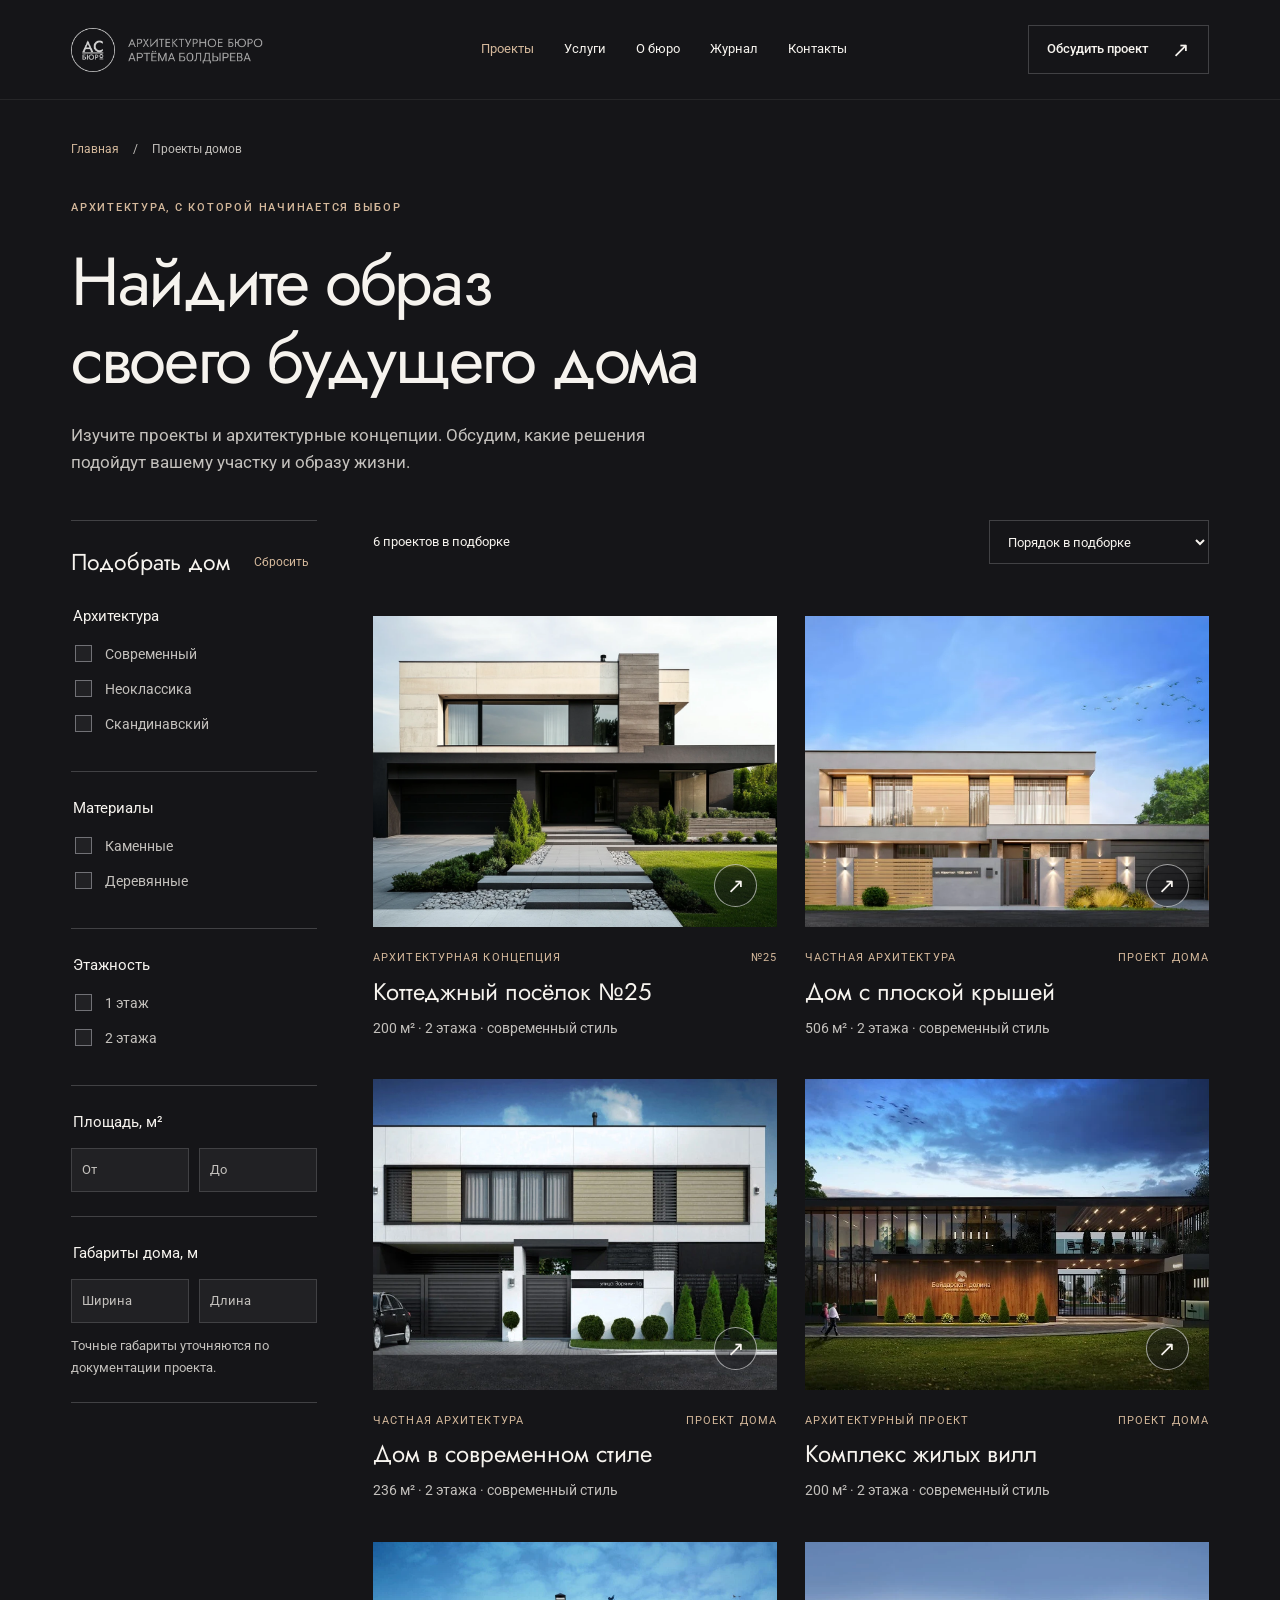
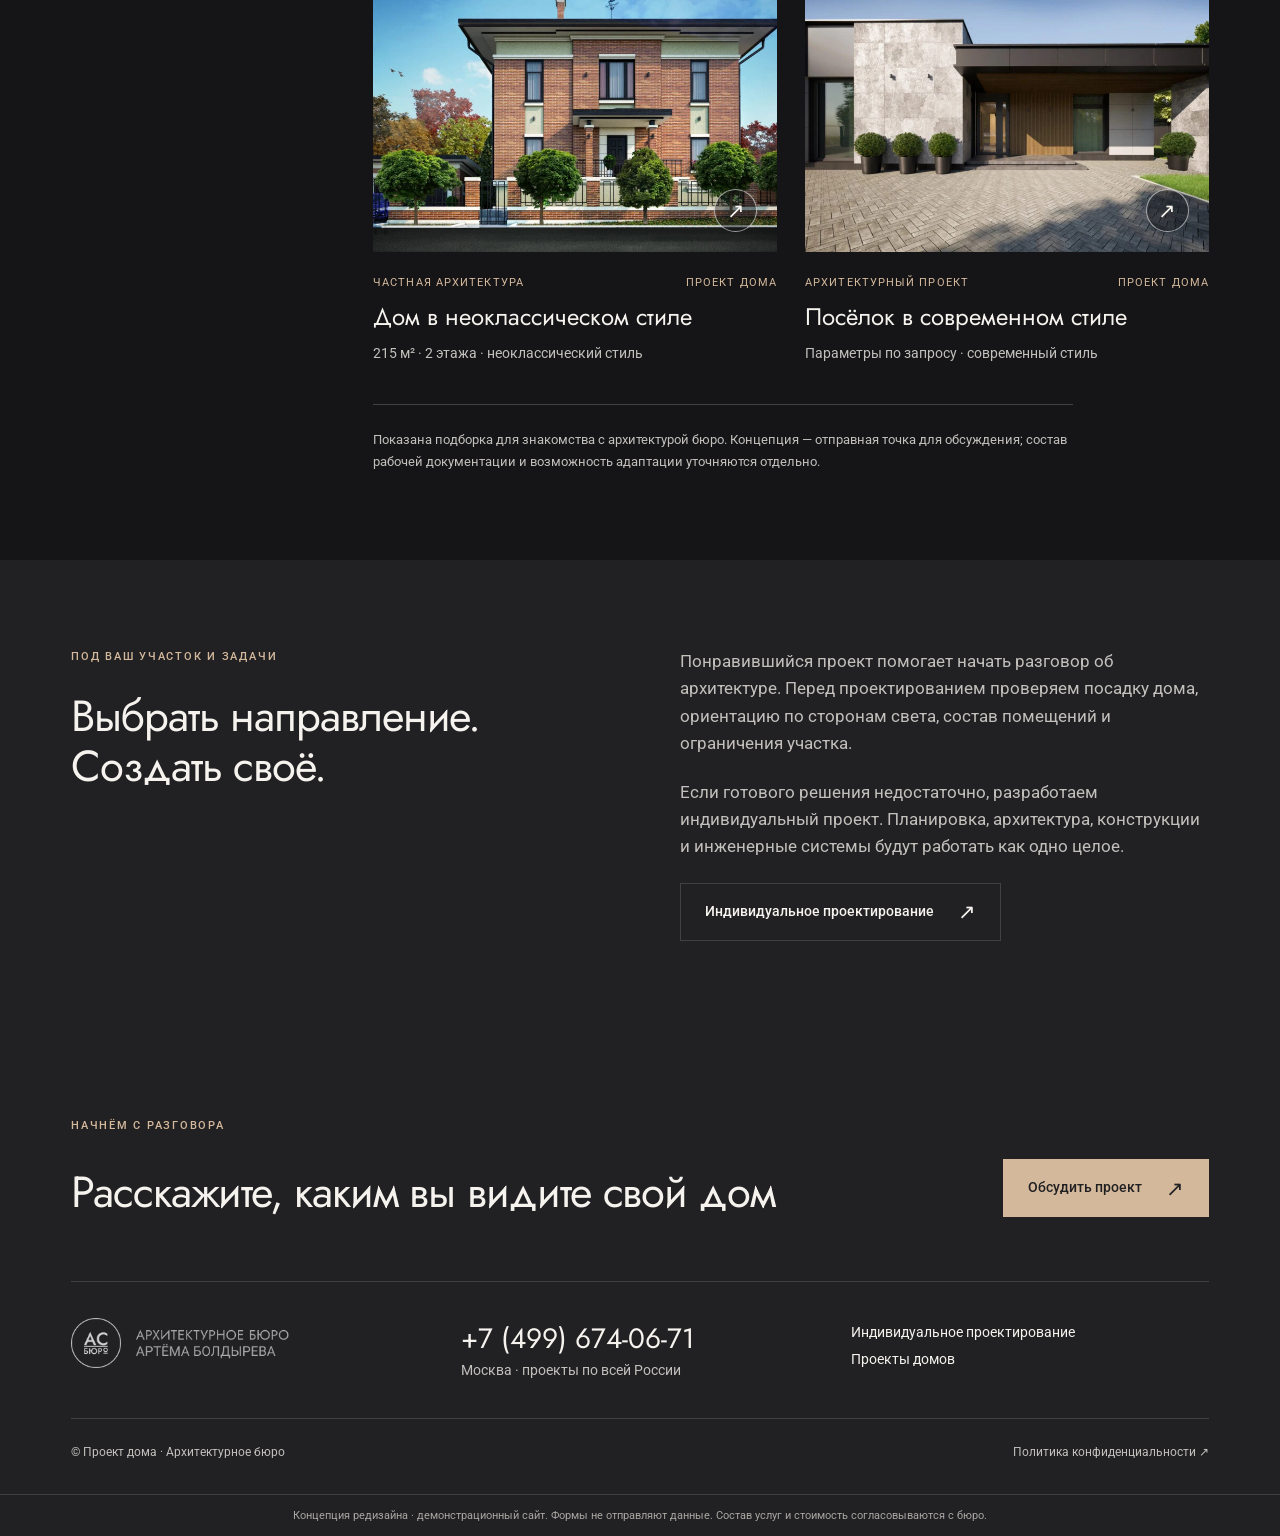
==== project-doma/catalog.html @ c13c6ff3 "Add architecture website redesign preview and Figma layouts" ====
<!doctype html><html lang="ru"><head><meta charset="utf-8"><meta name="viewport" content="width=device-width,initial-scale=1"><meta name="robots" content="noindex,nofollow"><title>Проекты домов — Проект дома</title><meta name="description" content="Концепция редизайна архитектурного бюро. Дома, продуманные для жизни."><link rel="stylesheet" href="style.css"><script src="app.js" defer></script></head><body data-page="catalog"><noscript>Для просмотра интерактивного макета включите JavaScript.</noscript></body></html>
---- project-doma/style.css ----
@import url('./assets/fonts.css');
:root{--bg:#151518;--surface:#212124;--line:#414144;--text:#f6f3ee;--muted:#c3c0bc;--bronze:#a78364;--accent:#d4b89b;--ink:#202023;--space:clamp(24px,5.55vw,88px)}
*{box-sizing:border-box}html{scroll-behavior:smooth;scroll-padding-top:24px}body{margin:0;background:var(--bg);color:var(--text);font:17px/1.6 Roboto,Arial,sans-serif}button,input,select{font:inherit}button,a,input,select{touch-action:manipulation}a{color:inherit;text-decoration:none}button{cursor:pointer}img{display:block;width:100%;object-fit:cover}button{color:inherit}button:focus-visible,a:focus-visible,input:focus-visible,select:focus-visible,summary:focus-visible{outline:2px solid var(--accent);outline-offset:5px}h1,h2,h3,p{margin:0}h1,h2,h3{font-family:Jost,Arial,sans-serif;font-weight:400;line-height:1.15}h1{font-size:clamp(48px,5.3vw,82px);letter-spacing:-.035em}h2{font-size:clamp(36px,3.4vw,52px);letter-spacing:-.025em}h3{font-size:28px;line-height:1.25}p{color:var(--muted)}.container{max-width:1600px;margin:auto;padding:0 var(--space)}.section{padding:100px var(--space);max-width:1600px;margin:auto}.surface{background:var(--surface)}.surface>.section{padding-top:88px;padding-bottom:88px}.label{font-size:11px;text-transform:uppercase;letter-spacing:.16em;color:var(--accent);display:block;margin-bottom:25px;font-weight:500}.section-head{display:flex;align-items:end;justify-content:space-between;gap:40px;margin-bottom:48px}.section-head h2{max-width:800px}.section-head p{max-width:450px}.lead{font-size:19px;line-height:1.65;max-width:650px}.small{font-size:13px;line-height:1.65}.muted{color:var(--muted)}.btn{display:inline-flex;align-items:center;justify-content:space-between;gap:24px;padding:17px 24px;min-height:58px;background:var(--accent);border:1px solid var(--accent);color:var(--ink);font-size:14px;line-height:1.4;font-weight:500;transition:background .2s,border-color .2s}.btn:hover{background:#e3ceb7;border-color:#e3ceb7}.btn.outline{background:transparent;border-color:var(--line);color:var(--text)}.btn.outline:hover{border-color:var(--accent)}.arrow{font-family:Arial,sans-serif;font-size:21px;line-height:1}.text-link{display:inline-flex;align-items:center;gap:20px;border-bottom:1px solid var(--line);padding:12px 0;font-size:14px}.text-link:hover{border-color:var(--accent);color:var(--accent)}.site-header{max-width:1600px;padding:25px var(--space);margin:auto;display:flex;align-items:center;justify-content:space-between;gap:36px;border-bottom:1px solid #ffffff12}.brand{width:228px;flex-shrink:0}.brand img{height:44px;object-fit:contain;object-position:left center}.site-header nav{display:flex;gap:30px;font-size:13px}.site-header nav a:hover,.site-header nav a[aria-current=page]{color:var(--accent)}.site-header .btn{min-height:48px;padding:13px 18px;font-size:13px}.mobile-menu{display:none;background:none;border:0;padding:12px 0;font-size:14px}.hero{padding-top:65px;padding-bottom:48px}.hero-grid{display:grid;grid-template-columns:1.6fr .85fr;gap:80px;align-items:end}.hero-grid .lead{font-size:17px}.hero-grid .btn{margin-top:30px;min-width:300px}.hero-image{width:100%;height:clamp(420px,47vw,700px);position:relative;overflow:hidden}.hero-image img{height:100%;object-position:center 54%}.hero-image button{position:absolute;bottom:32px;right:var(--space);background:#151518cc;border:1px solid #ffffff55;color:white;padding:12px 18px;font-size:13px;backdrop-filter:blur(6px)}.image-caption{padding:20px var(--space);display:flex;justify-content:space-between;font-size:12px;color:var(--muted);border-bottom:1px solid var(--line);max-width:1600px;margin:auto}.features{display:grid;grid-template-columns:repeat(3,1fr);gap:40px;margin-top:64px}.feature .number{font:14px Jost;color:var(--accent);display:block;border-bottom:1px solid var(--line);padding-bottom:20px;margin-bottom:24px}.feature h3{font-size:26px;max-width:340px}.feature p{margin-top:18px;font-size:15px}.light{background:var(--text);color:var(--ink)}.light p{color:#555558}.light .label{color:#806245}.light .section-head{margin-bottom:40px}.calc-grid{display:grid;grid-template-columns:repeat(3,1fr);gap:24px}.field-label{display:block;font-size:13px;margin-bottom:10px}input,select{width:100%;border:1px solid var(--line);padding:16px;background:var(--surface);color:var(--text);min-height:56px;border-radius:0}select{appearance:auto}input::placeholder{color:var(--muted)}.light input,.light select{background:transparent;color:var(--ink);border-color:#c6c0b8}.calc-bottom{display:flex;gap:40px;align-items:center;justify-content:space-between;margin-top:28px}.calc-bottom p{max-width:620px}.project-grid{display:grid;grid-template-columns:repeat(2,minmax(0,1fr));gap:48px 32px}.project-card{display:block;min-width:0}.project-card .image-wrap{overflow:hidden;position:relative}.project-card img{aspect-ratio:1.5;transition:transform .5s}.project-card:hover img{transform:scale(1.025)}.project-card .image-wrap .round{position:absolute;bottom:20px;right:20px;display:grid;place-items:center;width:43px;height:43px;border:1px solid #ffffff90;border-radius:50%;background:#1515186b}.project-card .project-meta{display:flex;justify-content:space-between;gap:16px;color:var(--accent);font-size:11px;text-transform:uppercase;letter-spacing:.1em;margin-top:22px;margin-bottom:10px}.project-card h3{font-size:29px}.project-card p{font-size:14px;margin-top:10px}.section-action{margin-top:40px}.service-list{margin-top:48px}.service-row{display:grid;grid-template-columns:70px 1fr 1.1fr 40px;gap:32px;border-top:1px solid var(--line);padding:30px 0;align-items:start}.service-row .number{color:var(--accent);font:14px Jost}.service-row p{font-size:15px}.service-row:last-child{border-bottom:1px solid var(--line)}.service-row:hover h3{color:var(--accent)}.founder{display:grid;grid-template-columns:.85fr 1.15fr;gap:100px;align-items:center}.portrait{height:560px;background:linear-gradient(140deg,#2e2e31,#18181b);overflow:hidden}.portrait img{height:100%;object-fit:contain;object-position:center bottom}.founder h2{margin-bottom:28px}.founder .signature{color:var(--text);font-size:14px;margin:28px 0}.journal-grid{display:grid;grid-template-columns:repeat(3,1fr);gap:32px}.journal-card img{aspect-ratio:1.5}.journal-card .label{margin-top:22px;margin-bottom:14px}.journal-card h3{font-size:26px}.journal-card p{font-size:14px;margin-top:16px}.footer .section{padding-bottom:32px}.footer-cta{display:flex;align-items:end;gap:64px;justify-content:space-between;padding-bottom:64px}.footer-cta h2{max-width:800px}.footer-cta .btn{flex-shrink:0}.footer-bottom{display:grid;grid-template-columns:1fr 1fr 1fr;gap:32px;padding:36px 0;border-top:1px solid var(--line)}.footer-bottom p,.footer-bottom a{font-size:14px}.footer-phone{font:28px Jost!important}.footer-small{display:flex;justify-content:space-between;padding-top:24px;border-top:1px solid var(--line);font-size:12px;color:var(--muted)}.crumbs{font-size:12px;color:var(--muted);margin-bottom:40px;display:flex;gap:14px;flex-wrap:wrap}.crumbs a{color:var(--accent)}.service-hero{padding-top:40px;padding-bottom:56px}.service-hero h1{max-width:920px}.service-hero .hero-grid{margin-top:28px;grid-template-columns:1.5fr 1fr;align-items:center}.service-hero .hero-grid .btn{margin:0}.service-hero .hero-grid p{max-width:650px}.scope-grid{display:grid;grid-template-columns:repeat(3,1fr);gap:28px}.scope{padding:32px;background:var(--surface);border-top:2px solid var(--bronze)}.scope .label{margin-bottom:24px}.scope h3{margin-bottom:26px}.scope ul{padding-left:18px;color:var(--muted);font-size:15px;line-height:1.8}.scope .small{border-top:1px solid var(--line);padding-top:20px}.steps{margin-top:48px}.step{display:grid;grid-template-columns:70px 1fr 1fr;gap:32px;padding:30px 0;border-top:1px solid var(--line)}.step>span{font:18px Jost;color:var(--accent)}.step p{font-size:16px}.document-grid{display:grid;grid-template-columns:repeat(3,1fr);gap:28px}.document-preview{background:#fff;border:0;padding:16px;position:relative}.document-preview img{height:400px;object-fit:contain}.document-preview span{position:absolute;bottom:18px;right:18px;background:var(--ink);color:white;padding:8px 14px;font-size:12px}.faq{max-width:1000px;margin-top:40px}.faq details{border-top:1px solid var(--line);padding:24px 0}.faq summary{cursor:pointer;font:25px/1.4 Jost;list-style:none;display:flex;justify-content:space-between;gap:32px}.faq summary::after{content:'+';color:var(--accent)}.faq details[open] summary::after{content:'−'}.faq details p{padding-top:18px;max-width:830px;font-size:16px}.catalog-title{padding-top:40px;padding-bottom:44px}.catalog-title p{margin-top:24px;max-width:650px}.catalog-layout{display:grid;grid-template-columns:246px minmax(0,1fr);gap:56px;padding-bottom:88px}.filters{align-self:start;border-top:1px solid var(--line);padding-top:24px}.filters-head{display:flex;justify-content:space-between;align-items:center;margin-bottom:24px}.filters-head h3{font-size:23px}.reset{border:0;background:none;color:var(--accent);font-size:12px;padding:8px}.filter-group{border:0;border-bottom:1px solid var(--line);padding:0 0 24px;margin:0 0 24px}.filter-group legend{font-size:15px;margin-bottom:14px}.check{display:flex;align-items:center;gap:10px;color:var(--muted);font-size:14px;margin-bottom:12px;cursor:pointer}.check input{appearance:none;width:17px;height:17px;min-height:0;flex:0 0 17px;border:1px solid #717176;padding:0;display:grid;place-content:center}.check input:checked{background:var(--accent);border-color:var(--accent)}.check input:checked::after{content:'✓';color:var(--ink);font-size:13px;font-weight:bold}.two-input{display:flex;gap:10px}.two-input input{width:calc(50% - 5px);font-size:13px;padding:10px;min-height:44px}.catalog-toolbar{display:flex;justify-content:space-between;align-items:center;gap:16px;margin-bottom:28px;font-size:13px}.catalog-toolbar select{width:220px;padding:10px 14px;min-height:44px;font-size:13px;background:none}.catalog-grid{gap:40px 28px}.catalog-grid .project-card h3{font-size:24px}.catalog-grid .project-card img{aspect-ratio:1.3}.chips{display:flex;flex-wrap:wrap;gap:8px;margin-bottom:24px}.chip{background:var(--surface);border:1px solid var(--line);padding:8px 12px;font-size:12px;color:var(--text)}.filter-toggle{display:none}.empty{padding:60px 24px;border:1px solid var(--line);text-align:center;grid-column:1/-1}.empty h3{margin-bottom:20px}.catalog-note{margin-top:40px;border-top:1px solid var(--line);padding-top:24px;max-width:700px}.seo-row{display:grid;grid-template-columns:1fr 1fr;gap:80px}.seo-row p{margin-bottom:22px}.project-intro{padding-top:40px;padding-bottom:40px}.project-intro h1{max-width:1000px}.project-topline{display:flex;align-items:center;justify-content:space-between;gap:24px}.project-specs{display:grid;grid-template-columns:repeat(3,1fr) 1.6fr;gap:32px;align-items:center;padding:40px var(--space);max-width:1600px;margin:auto;border-bottom:1px solid var(--line)}.spec span{display:block;font-size:12px;color:var(--muted);margin-bottom:4px}.spec strong{font:32px Jost}.gallery-main{position:relative}.gallery-main>img{height:650px}.gallery-controls{position:absolute;bottom:24px;left:var(--space);right:var(--space);display:flex;justify-content:space-between;align-items:center}.gallery-controls button{background:#151518d9;border:1px solid #ffffff66;padding:12px 20px;color:white}.gallery-count{font-size:13px;background:#151518b8;padding:10px 18px}.thumbs{display:flex;gap:16px;padding-top:20px}.thumb{width:155px;border:1px solid transparent;padding:4px;background:none}.thumb img{height:94px}.thumb.active{border-color:var(--accent)}.project-body{display:grid;grid-template-columns:1.2fr 1fr;gap:100px}.project-body h2{margin-bottom:28px}.project-body p{margin-bottom:22px}.project-detail-list{border-top:1px solid var(--line)}.detail-row{display:flex;gap:20px;justify-content:space-between;padding:20px 0;border-bottom:1px solid var(--line);font-size:14px}.detail-row span{color:var(--muted)}dialog{background:var(--surface);color:var(--text);border:1px solid var(--line);padding:40px;width:min(560px,calc(100% - 32px));max-height:90vh;overflow:auto}dialog::backdrop{background:#08080bd9;backdrop-filter:blur(4px)}dialog h2{font-size:38px;margin-bottom:16px}dialog .close{float:right;border:0;background:none;color:var(--muted);font-size:26px;margin:-20px -15px 0 12px;width:44px;height:44px}dialog form{display:grid;gap:20px;margin-top:28px}dialog .btn{width:100%;margin-top:4px}dialog .small{font-size:12px}.consent{display:flex;align-items:start;gap:12px;font-size:12px;color:var(--muted)}.consent input{width:18px;min-height:18px;margin:3px 0;flex-shrink:0;accent-color:var(--accent)}#lightbox{width:min(1300px,95vw);padding:30px}#lightbox img{max-height:80vh;object-fit:contain}.mobile-drawer{width:100%;height:100%;max-height:100%;max-width:100%;border:0;margin:0;padding:28px}.menu-links{display:grid;gap:24px;margin-top:60px;font:32px Jost}.prototype-note{font-size:11px;color:#a9a6a1;border-top:1px solid var(--line);padding:12px var(--space);background:var(--surface);text-align:center}.toast{padding:16px;background:#282d28;font-size:14px;line-height:1.5;margin-top:16px}.gallery-controls button:hover{background:var(--ink)}.review-nav{padding:16px 24px;display:flex;gap:24px;justify-content:center;flex-wrap:wrap;border-bottom:1px solid var(--line);font-size:12px}.review-nav a:hover{color:var(--accent)}[hidden]{display:none!important}
@media(min-width:1600px){.hero-image,.gallery-main{max-width:1600px;margin:auto}}
@media(max-width:1100px){.site-header nav{gap:18px}.site-header .btn{display:none}.hero-grid{gap:40px}.founder{gap:48px}.catalog-layout{grid-template-columns:210px 1fr;gap:30px}.project-specs{gap:20px}.hero-grid .btn{min-width:0}}
@media(max-width:760px){body{font-size:16px}.section{padding:64px 24px}.surface>.section{padding-top:64px;padding-bottom:64px}.site-header{padding:22px 24px;gap:20px}.brand{width:204px}.brand img{height:39px}.site-header nav{display:none}.mobile-menu{display:block}.hero{padding:38px 24px 32px}.hero h1{font-size:47px;line-height:1.08}.hero-grid{grid-template-columns:1fr;gap:24px}.hero-grid .lead{font-size:16px}.hero-grid .btn{width:100%;margin-top:24px}.label{font-size:10px;margin-bottom:20px;letter-spacing:.13em}.hero-image{height:350px}.hero-image button{right:24px;bottom:20px;font-size:11px;padding:9px 12px}.image-caption{padding:18px 24px;font-size:11px}.image-caption span:last-child{display:none}.section-head{display:block;margin-bottom:32px}.section-head p{margin-top:24px}.section-head .text-link{margin-top:20px}h2{font-size:36px;line-height:1.18}h3{font-size:25px}.lead{font-size:17px}.features{grid-template-columns:1fr;gap:32px;margin-top:40px}.feature h3{font-size:26px}.feature p{font-size:15px}.calc-grid{grid-template-columns:1fr;gap:22px}.calc-bottom{display:block;margin-top:24px}.calc-bottom .btn{width:100%;margin-bottom:20px}.calc-bottom p{font-size:12px}.project-grid{grid-template-columns:1fr;gap:40px}.project-card h3{font-size:27px}.project-card img{aspect-ratio:1.4}.project-card .project-meta{margin-top:18px;font-size:10px}.project-card p{font-size:13px}.section-action .btn{width:100%}.service-row{grid-template-columns:32px 1fr;gap:12px;padding:24px 0}.service-row h3{font-size:25px}.service-row p{grid-column:2}.service-row>.arrow{display:none}.founder{grid-template-columns:1fr;gap:36px}.portrait{height:380px}.founder .btn{width:100%}.journal-grid{grid-template-columns:1fr;gap:40px}.journal-card h3{font-size:27px}.journal-card img{aspect-ratio:1.65}.footer-cta{display:block;padding-bottom:40px}.footer-cta .btn{width:100%;margin-top:28px}.footer-bottom{grid-template-columns:1fr;gap:24px;padding:30px 0}.footer-small{display:block;font-size:11px}.footer-small a{display:block;margin-top:12px}.crumbs{margin-bottom:28px;font-size:11px}.service-hero{padding:28px 24px 36px}.service-hero h1{font-size:43px}.service-hero .hero-grid{grid-template-columns:1fr;gap:24px}.service-hero .hero-grid p{font-size:16px}.scope-grid{grid-template-columns:1fr;gap:20px}.scope{padding:28px}.steps{margin-top:32px}.step{grid-template-columns:32px 1fr;gap:16px}.step h3{font-size:25px}.step p{grid-column:2;font-size:15px}.document-grid{grid-template-columns:1fr;gap:20px}.document-preview img{height:340px}.faq summary{font-size:23px}.faq details p{font-size:15px}.catalog-title{padding:28px 24px 32px}.catalog-title h1{font-size:45px}.catalog-title p{font-size:15px}.catalog-layout{display:block;padding-bottom:56px}.filters{display:none}.filter-toggle{display:inline-flex;align-items:center;gap:12px;min-height:44px;padding:10px 16px;background:none;border:1px solid var(--line);font-size:13px}.catalog-toolbar{flex-wrap:wrap;margin-bottom:24px}.catalog-toolbar select{width:180px;font-size:12px}.result-count{width:100%;order:3;margin-top:12px}.catalog-grid .project-card h3{font-size:26px}.catalog-grid .project-card img{aspect-ratio:1.35}.seo-row{grid-template-columns:1fr;gap:24px}.project-intro{padding:28px 24px}.project-intro h1{font-size:43px}.project-topline{display:block}.project-specs{grid-template-columns:repeat(3,1fr);gap:20px;padding:28px 24px}.project-specs .btn{grid-column:1/-1}.spec span{font-size:10px}.spec strong{font-size:26px}.gallery-main>img{height:330px}.gallery-controls{left:20px;right:20px;bottom:18px}.gallery-controls button{padding:8px 12px;font-size:12px}.gallery-count{font-size:11px;padding:8px 10px}.thumbs{gap:10px}.thumb{width:100px}.thumb img{height:62px}.project-body{grid-template-columns:1fr;gap:36px}.project-body p{font-size:16px}.detail-row{font-size:13px}.footer .section{padding-bottom:28px}dialog{padding:28px 24px}dialog h2{font-size:32px}dialog .close{margin:-12px -12px 0 8px}.mobile-drawer .filters{display:block;border:0}.mobile-drawer h2{font-size:30px}#lightbox{padding:18px}#lightbox img{max-height:75vh}.review-nav{gap:12px;font-size:10px;padding:12px}.prototype-note{font-size:10px;padding:12px 24px}.hide-mobile{display:none}}
@media(prefers-reduced-motion:reduce){html{scroll-behavior:auto}*{transition:none!important}}
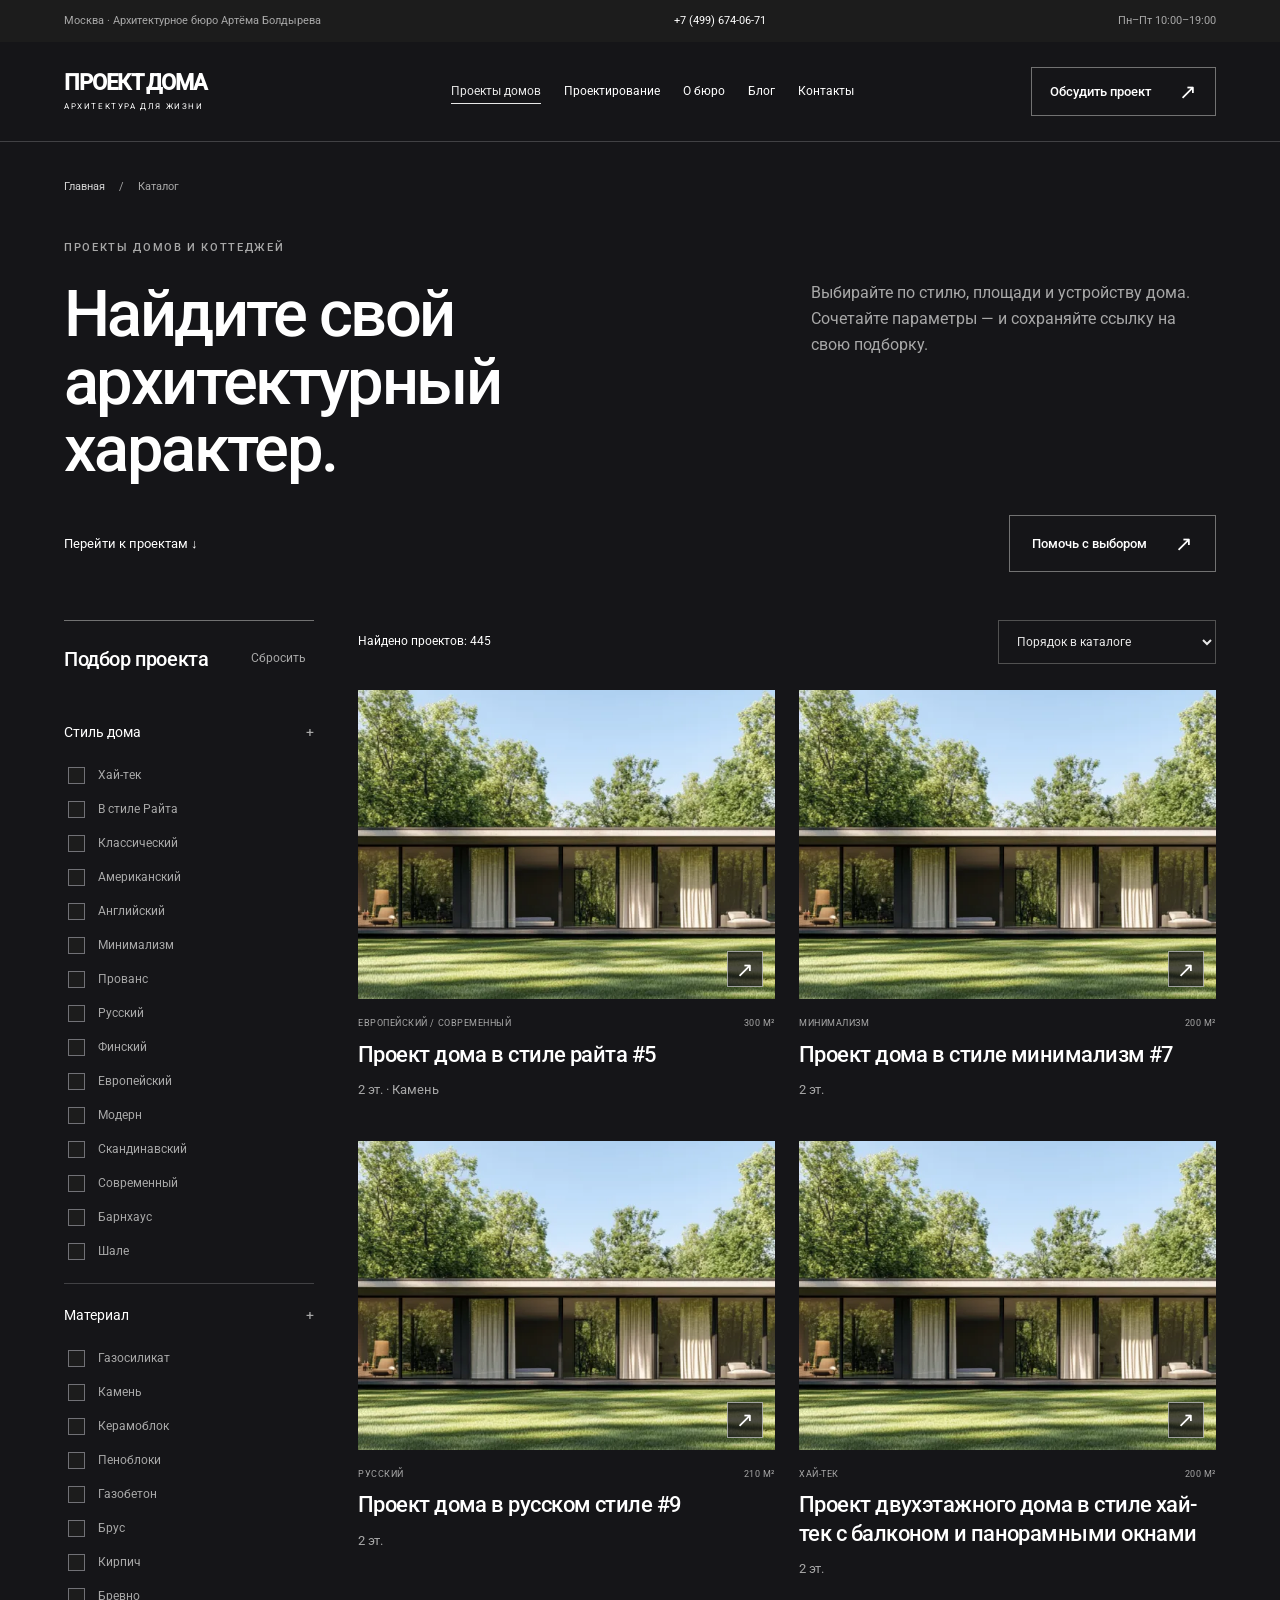
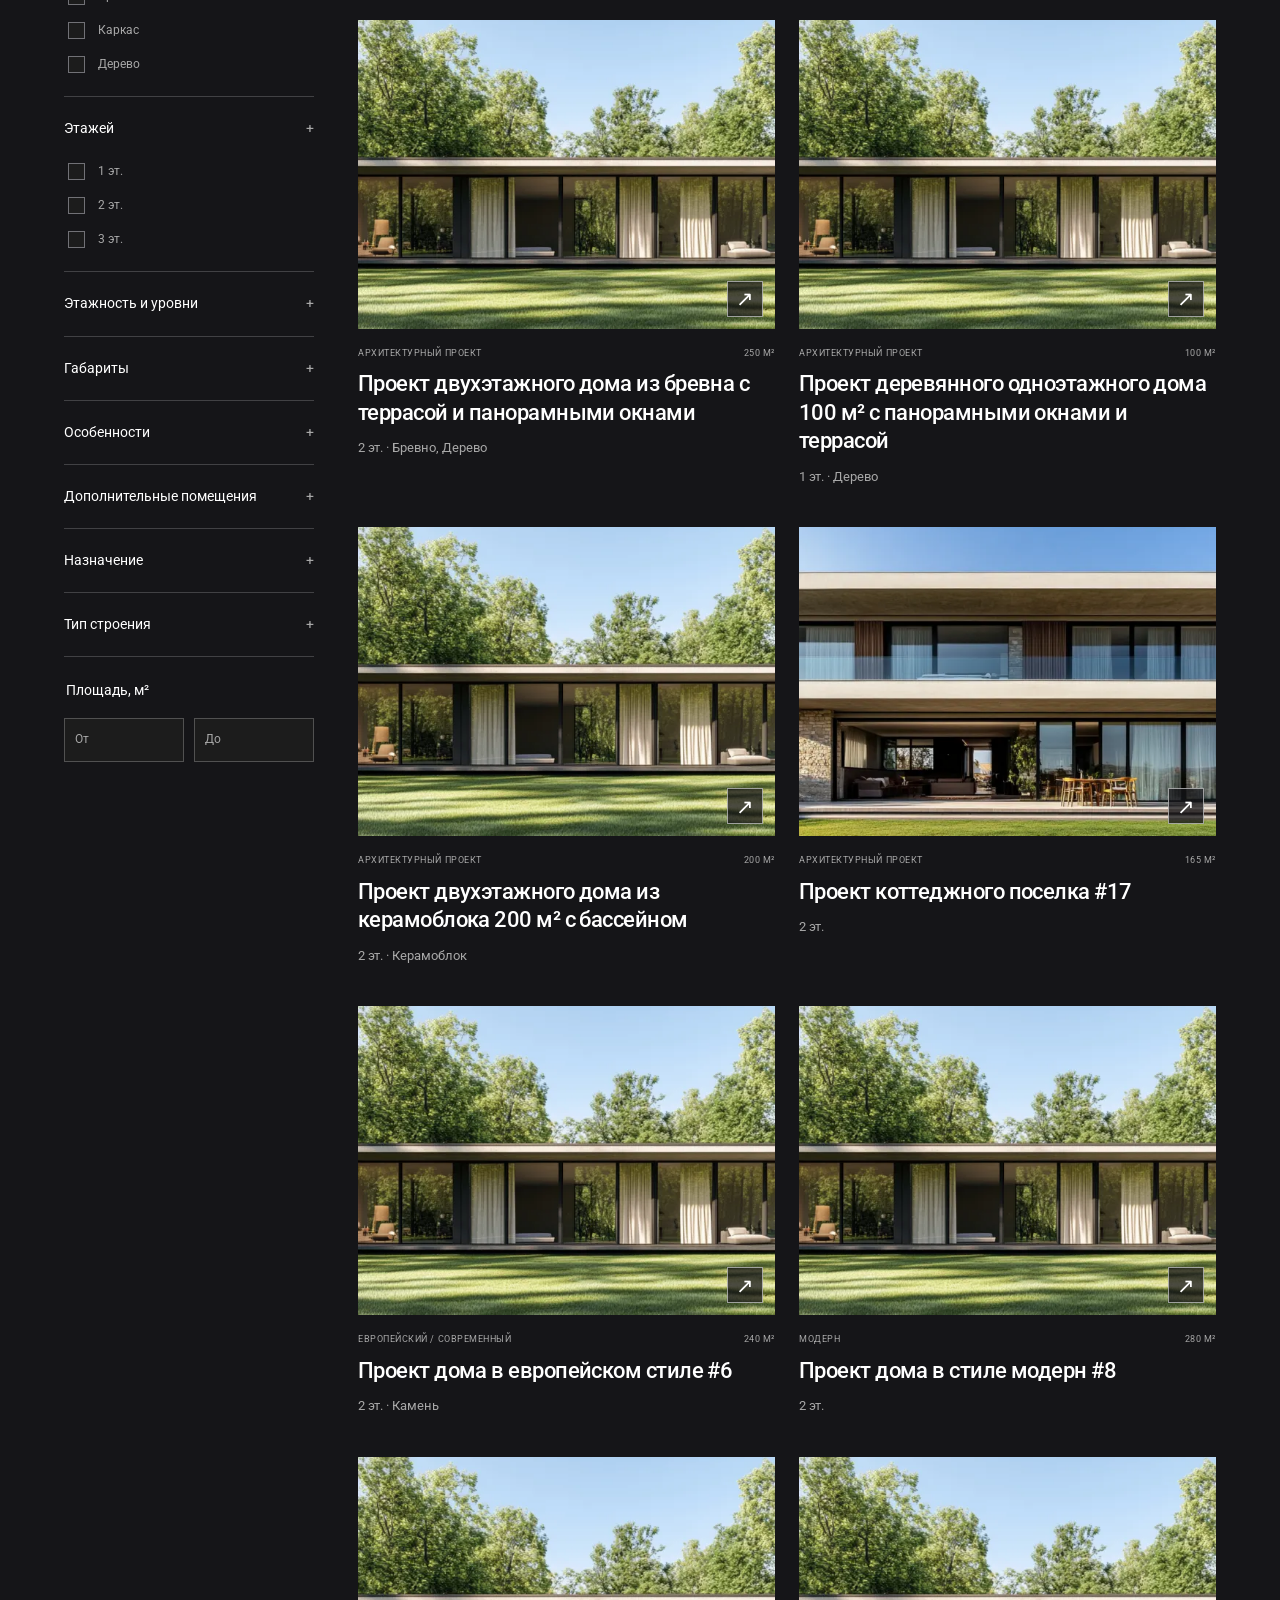
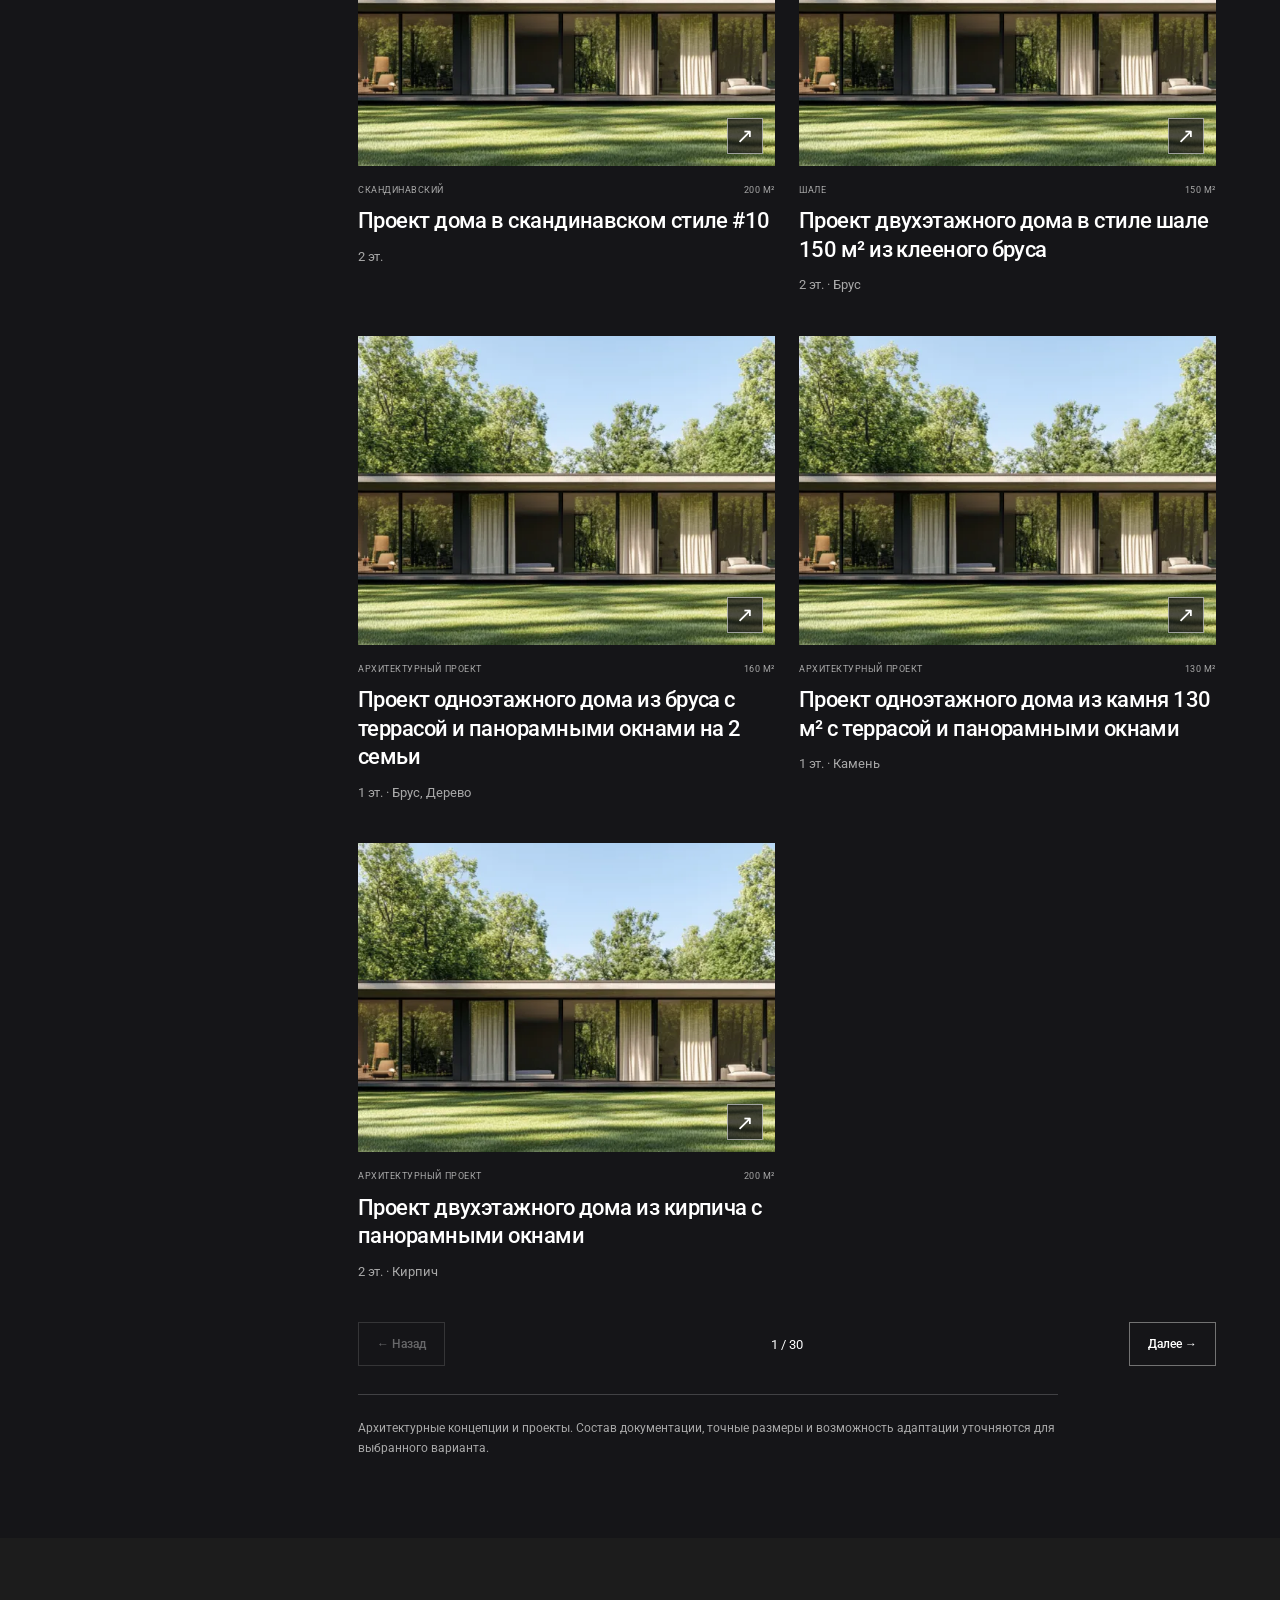
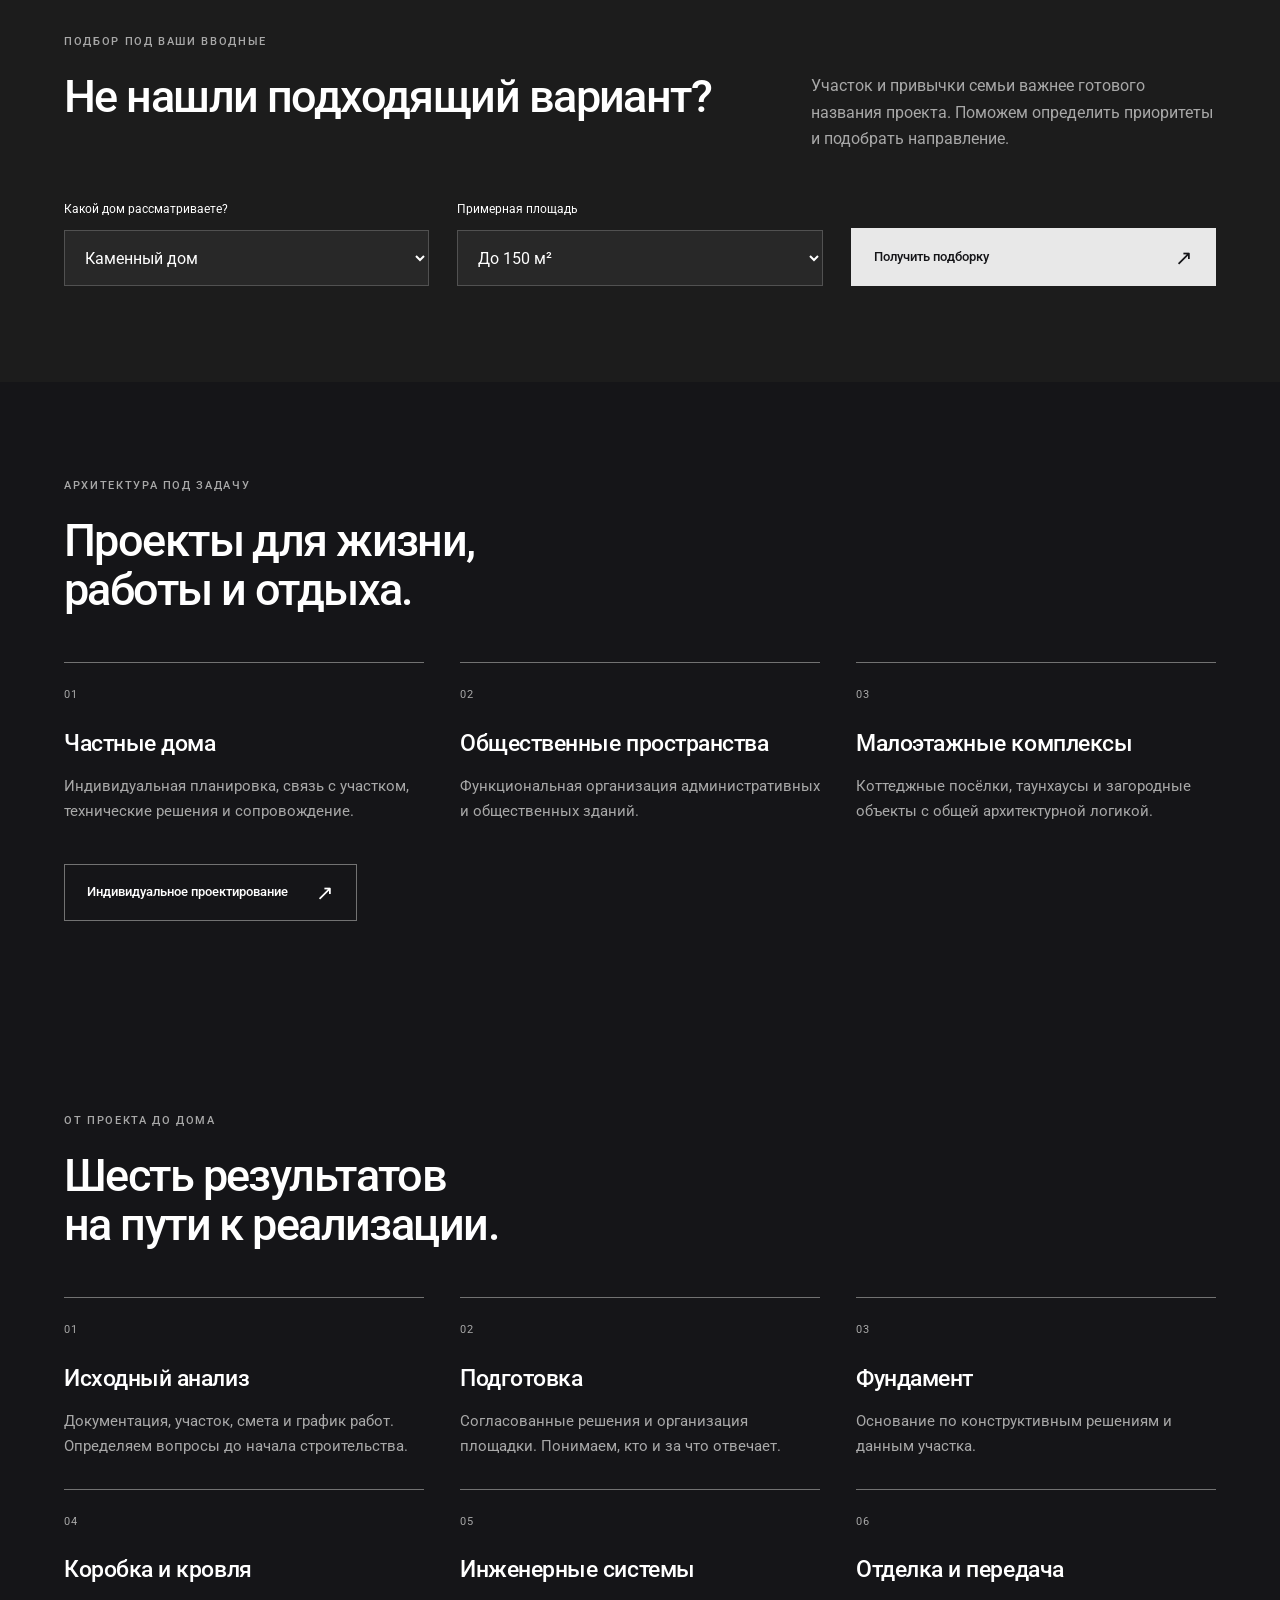
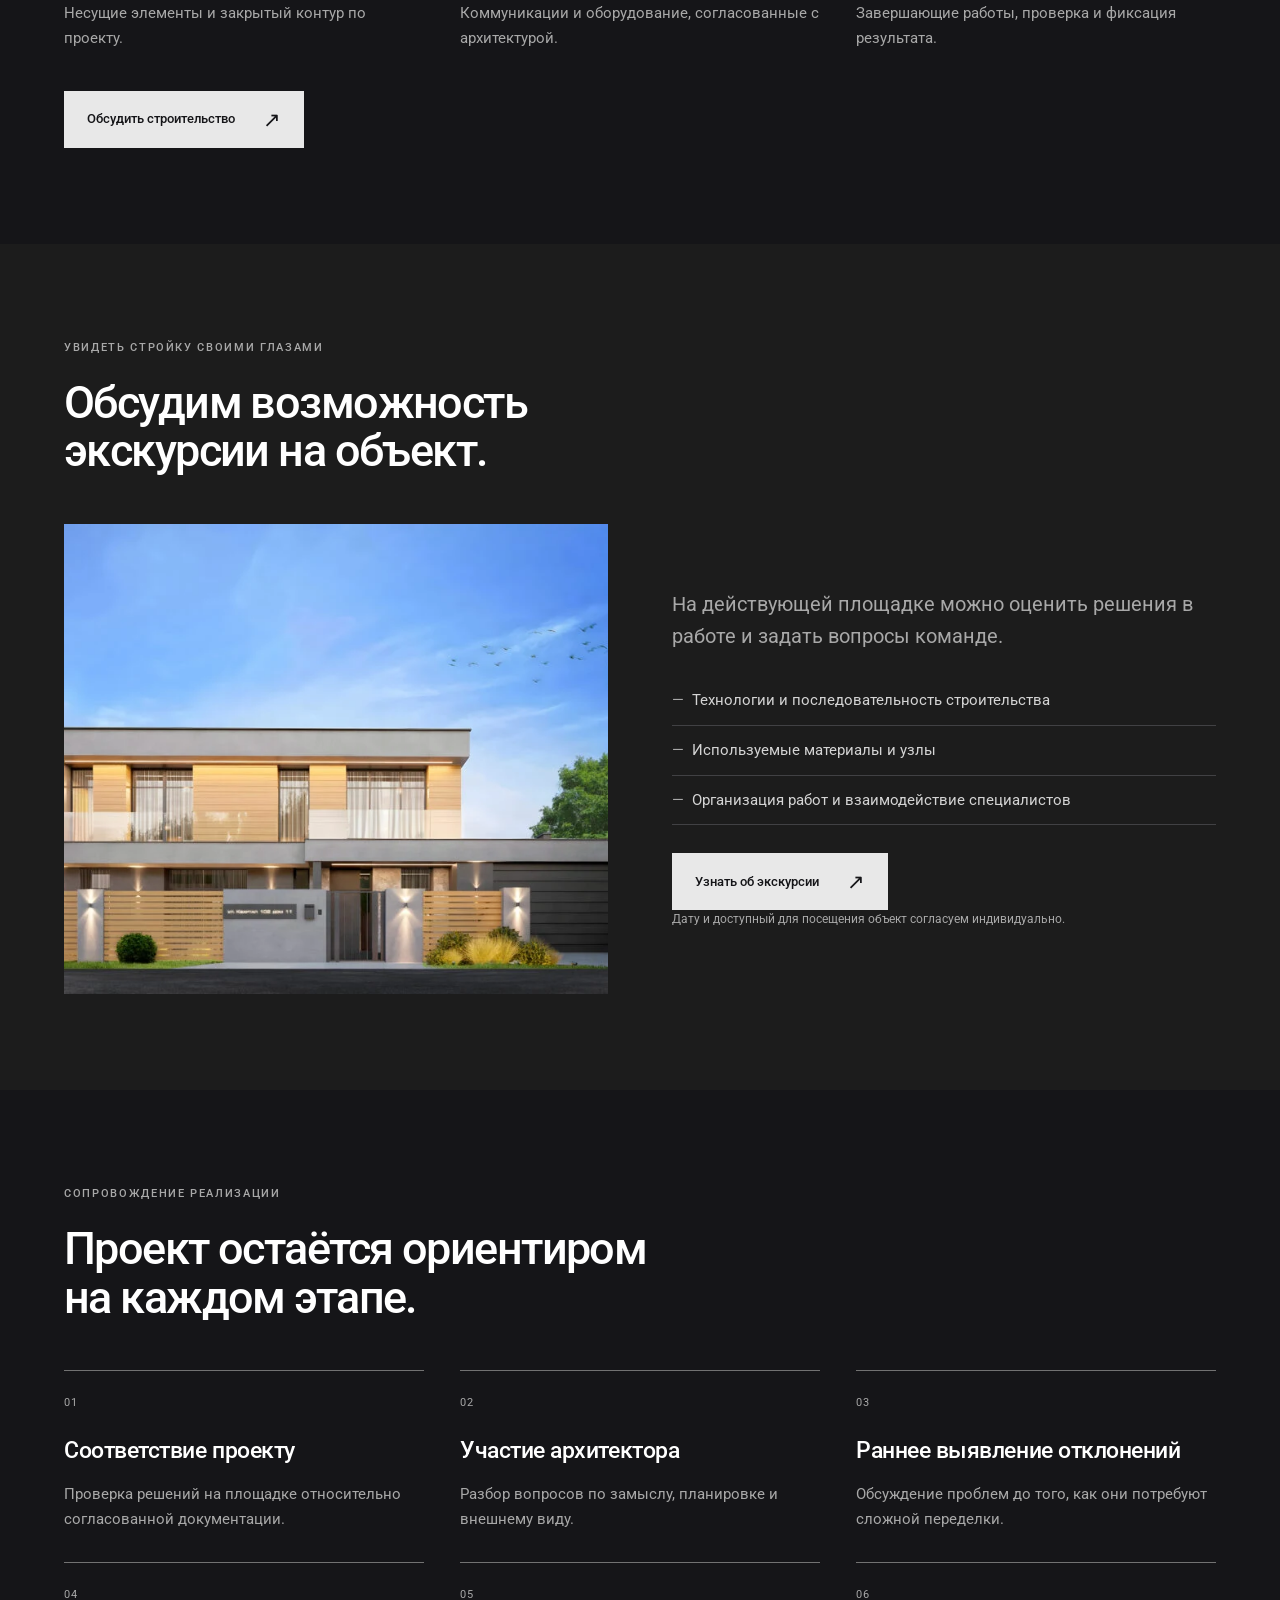
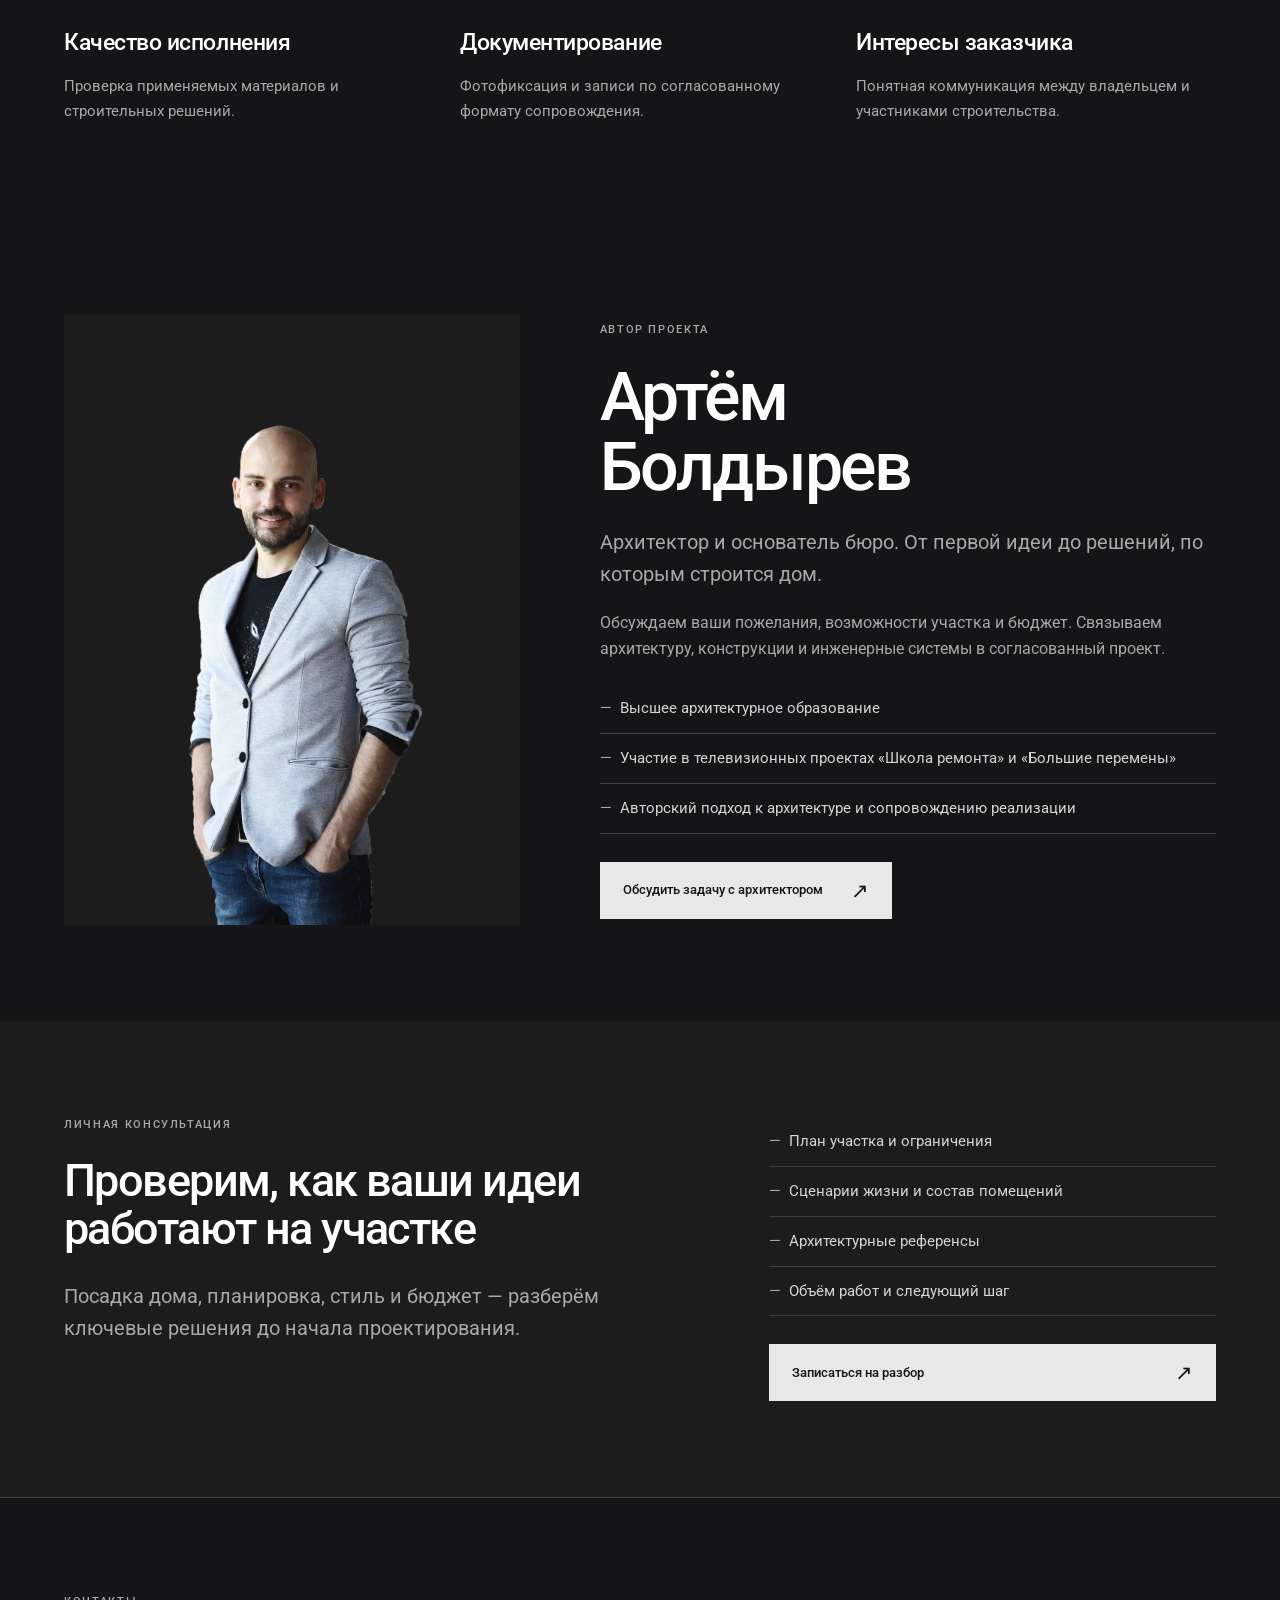
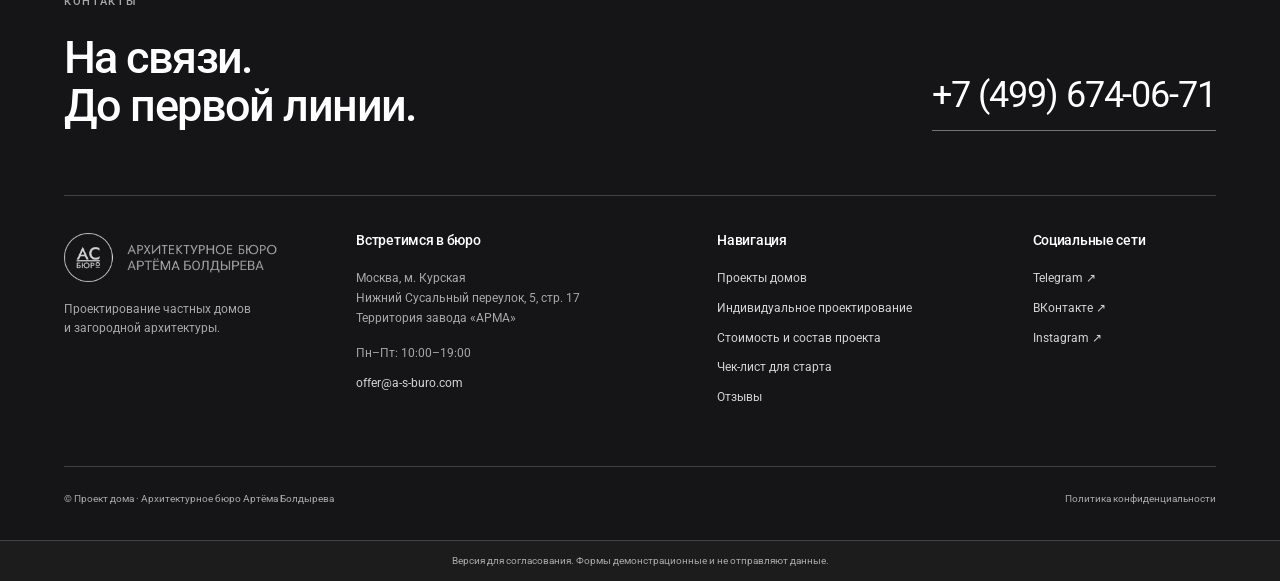
==== commit fed03917: "Publish Project Doma v2 and start checklist PDF" ====
--- a/project-doma/catalog.html
+++ b/project-doma/catalog.html
@@ -1 +1 @@
-<!doctype html><html lang="ru"><head><meta charset="utf-8"><meta name="viewport" content="width=device-width,initial-scale=1"><meta name="robots" content="noindex,nofollow"><title>Проекты домов — Проект дома</title><meta name="description" content="Концепция редизайна архитектурного бюро. Дома, продуманные для жизни."><link rel="stylesheet" href="style.css"><script src="app.js" defer></script></head><body data-page="catalog"><noscript>Для просмотра интерактивного макета включите JavaScript.</noscript></body></html>+<!doctype html><html lang="ru"><head><meta charset="utf-8"><meta name="viewport" content="width=device-width,initial-scale=1"><meta name="robots" content="noindex,nofollow"><title>Проекты домов — Проект дома</title><meta name="description" content="Концепция редизайна архитектурного бюро. Дома, продуманные для жизни."><link rel="stylesheet" href="style.css"><link rel="stylesheet" href="architecture.css"><script src="checklist-data.js" defer></script><script src="catalog-data.js" defer></script><script src="app.js" defer></script></head><body data-page="catalog"><noscript>Для просмотра интерактивного макета включите JavaScript.</noscript></body></html>
--- a/project-doma/architecture.css
+++ b/project-doma/architecture.css
@@ -0,0 +1,11 @@
+/* Project Doma: original neutral palette, architectural typography and section system. */
+:root{--bg:#151518;--surface:#1c1c1c;--line:#414144;--text:#fff;--muted:#a8a8a8;--bronze:#a78364;--accent:#e8e8e8;--ink:#151518;--space:clamp(24px,5vw,80px)}
+body{font:16px/1.65 Roboto,Arial,sans-serif}h1,h2,h3{font-family:Roboto,Arial,sans-serif;font-weight:500}h1{font-size:clamp(46px,5.1vw,76px);line-height:1.04;letter-spacing:-.04em}h2{font-size:clamp(36px,3.5vw,52px);line-height:1.08;letter-spacing:-.035em}h3{font-size:24px;line-height:1.25;letter-spacing:-.02em}p{color:var(--muted)}.section{padding:96px var(--space);max-width:1600px;margin:auto}.panel{background:var(--surface)}.label{font:500 11px/1.4 Roboto,Arial,sans-serif;color:#a8a8a8;letter-spacing:.15em;margin:0 0 24px}.section-head{align-items:start;margin-bottom:48px;gap:52px}.section-head h2{max-width:800px}.section-head p{font-size:16px;max-width:405px}.lead{font-size:20px;line-height:1.6}.small{font-size:12px;line-height:1.6}.btn{background:#e8e8e8;border-color:#e8e8e8;color:#151518;min-height:56px;padding:17px 22px;font-size:13px;gap:28px;border-radius:0;box-shadow:none}.btn:hover{background:#fff;border-color:#fff}.btn.outline{background:transparent;border-color:#727272;color:#fff}.btn.outline:hover{background:#282828;border-color:#fff}.btn:disabled{opacity:.35;cursor:not-allowed}.arrow{font-family:Arial,sans-serif}.text-link{color:#e8e8e8;font-size:13px;border-color:#727272}.text-link:hover{color:#fff;border-color:#fff}.utility{max-width:1600px;margin:auto;display:flex;gap:30px;justify-content:space-between;padding:12px var(--space);font-size:11px;color:#a8a8a8;background:#1c1c1c}.utility a{color:#fff}.site-header{padding:25px var(--space);gap:32px;border-bottom:1px solid #414144}.brand{width:210px}.brand strong{font-size:22px;line-height:1;letter-spacing:-.04em;color:#fff;display:block}.brand strong span{display:block;font-size:8px;letter-spacing:.2em;margin-top:9px;font-weight:400}.site-header nav{font-size:12px;gap:23px}.site-header .btn{background:none;color:white;border-color:#727272}.site-header nav a[aria-current=page]{text-decoration:underline;text-underline-offset:8px}.mobile-menu{color:#fff}
+.architectural-hero{height:770px;position:relative;overflow:hidden;padding:76px var(--space) 45px;display:flex;flex-direction:column;justify-content:space-between;background:#151518}.hero-photo,.hero-shade{position:absolute;inset:0}.hero-photo img{width:100%;height:100%;object-fit:cover;object-position:center}.hero-shade{background:linear-gradient(90deg,rgba(10,10,12,.94) 0%,rgba(10,10,12,.70) 42%,rgba(10,10,12,.06) 77%)}.hero-content{position:relative;max-width:850px;z-index:1}.hero-content .label{color:#e8e8e8}.hero-content p{font-size:17px;line-height:1.65;max-width:540px;color:#e8e8e8;margin-top:28px}.hero-actions{display:flex;gap:14px;margin-top:32px}.hero-actions .outline{background:#15151880}.hero-bottom{position:relative;z-index:1;display:flex;justify-content:space-between;gap:24px;font-size:10px;letter-spacing:.1em;color:#fff;border-top:1px solid #ffffff55;padding-top:20px}.hero-bottom a{font-size:12px;letter-spacing:0}.calc-section{border-bottom:1px solid #414144}.calc-grid{grid-template-columns:1fr 1.5fr 1.2fr}.calc-grid input,.calc-grid select,.selection-form select{background:#282828;border-color:#515151;color:#fff}.field-label{font-size:12px}.calc-bottom{justify-content:space-between;align-items:center;margin-top:30px;border-top:1px solid #414144;padding-top:30px}.estimate-result span{display:block;font-size:12px;color:#a8a8a8;margin-bottom:8px}.estimate-result output{font-size:44px;font-weight:500;line-height:1;letter-spacing:-.035em;color:#fff}.calc-foot{display:flex;justify-content:space-between;gap:40px;align-items:center;margin-top:24px}.calc-foot p{max-width:680px}.calc-foot a{flex-shrink:0}.item-index{font-size:11px;line-height:1.5;letter-spacing:.09em;color:#a8a8a8;display:block;margin-bottom:26px}.service-grid{display:grid;grid-template-columns:repeat(6,1fr);gap:24px}.service-tile{display:block;grid-column:span 2;background:#1c1c1c}.service-tile:nth-child(n+4){grid-column:span 3}.service-tile img{height:230px}.service-tile>div{padding:28px}.service-tile .item-index{margin-bottom:16px}.service-tile h3{font-size:25px}.service-tile p{font-size:14px;line-height:1.6;margin:16px 0 4px}.service-tile .text-link{margin-top:10px}.project-grid{grid-template-columns:repeat(3,minmax(0,1fr));gap:40px 24px}.project-card .image-wrap{position:relative;background:#282828}.project-card img{aspect-ratio:1.4;object-fit:cover}.project-card .round{border-radius:0!important;background:#151518bf!important;bottom:12px!important;right:12px!important;width:36px!important;height:36px!important}.project-card .project-meta{font-size:9px;letter-spacing:.06em;color:#a8a8a8;line-height:1.5;margin-top:18px;gap:12px}.project-card h3{font-size:23px;line-height:1.3;letter-spacing:-.025em}.project-card p{font-size:13px}.fact-grid,.four-grid,.two-grid{display:grid;grid-template-columns:repeat(3,minmax(0,1fr));gap:30px 36px}.four-grid{grid-template-columns:repeat(4,minmax(0,1fr))}.two-grid{grid-template-columns:repeat(2,minmax(0,1fr));gap:32px}.fact-grid article,.four-grid article,.two-grid article{border-top:1px solid #727272;padding-top:24px}.fact-grid h3,.four-grid h3,.two-grid h3{font-size:23px;margin-bottom:16px}.fact-grid p,.four-grid p,.two-grid p{font-size:15px}.section-action{display:flex;align-items:center;flex-wrap:wrap;gap:24px;margin-top:40px}.section-action p{max-width:540px}.process-grid{display:grid;grid-template-columns:repeat(3,minmax(0,1fr));gap:1px;background:#414144;border:1px solid #414144}.process-grid article{background:#151518;padding:34px 30px;min-height:286px}.step-number{font-size:42px;line-height:1;font-weight:400;color:#a78364;display:block;margin-bottom:28px}.process-grid h3{margin-bottom:18px;font-size:25px}.process-grid p{font-size:15px}.split-content{display:grid;grid-template-columns:1fr 1fr;gap:64px;align-items:center}.split-content>div>img{height:470px;object-fit:cover}.split-content .technical-image img{object-fit:contain;background:#1c1c1c}.split-content .two-grid{align-self:start}.plain-list{list-style:none;padding:0;margin:24px 0 28px}.plain-list li{padding:12px 0 12px 20px;border-bottom:1px solid #414144;position:relative;font-size:15px;color:#d4d4d4}.plain-list li:before{content:'—';position:absolute;left:0;color:#a8a8a8}.founder{grid-template-columns:.85fr 1.15fr;gap:80px}.portrait{height:610px;background:#1c1c1c}.portrait img{object-fit:contain;object-position:center bottom}.founder h2{font-size:68px;line-height:1.03;margin-bottom:24px}.founder p{margin-top:20px}.founder .plain-list{margin-top:22px}.reviews-grid{display:grid;grid-template-columns:repeat(3,1fr);gap:24px}.reviews-grid article{background:#1c1c1c;border:1px solid #414144;padding:28px;display:flex;flex-direction:column}.quote-mark{font-size:64px;line-height:1;color:#a78364;height:52px}.reviews-grid blockquote{font-size:17px;line-height:1.7;margin:16px 0 32px;flex:1}.review-author{display:flex;gap:16px;align-items:center}.review-author img{width:50px;height:50px;object-fit:cover}.review-author strong{font-size:14px;font-weight:500}.review-author p{font-size:11px;line-height:1.5;margin-top:5px}.video-grid{display:grid;grid-template-columns:repeat(3,1fr);gap:24px}.video-grid:has(>.video-card:nth-child(2):last-child){grid-template-columns:1fr 1fr}.video-card{border:1px solid #515151;padding:28px;background:#151518;display:flex;flex-direction:column;min-height:300px}.video-top{font-size:10px;color:#a8a8a8;letter-spacing:.12em}.play-icon{font:24px Arial;color:white;border:1px solid #727272;width:58px;height:58px;display:grid;place-items:center;margin:32px 0}.video-card h3{font-size:22px;flex:1}.video-card .text-link{align-self:start;margin-top:16px}.video-card:hover{background:#282828}.client-strip{display:grid;grid-template-columns:repeat(4,1fr);gap:1px;background:#414144;border:1px solid #414144}.client-strip span{background:#1c1c1c;min-height:94px;display:flex;align-items:center;justify-content:center;font-size:27px;letter-spacing:-.03em;color:#d4d4d4}.compact{padding-top:72px;padding-bottom:72px}.journal-grid{grid-template-columns:repeat(3,1fr);gap:48px 28px}.journal-card h3{font-size:24px}.journal-card .label{color:#a8a8a8;margin:20px 0 14px}.journal-card p{font-size:14px}.journal-card img{aspect-ratio:1.6}.consultation-grid{display:grid;grid-template-columns:1.4fr 1fr;gap:80px}.consultation-grid .lead{margin-top:26px}.consultation-side .plain-list{margin-top:0}.consultation-side .btn{width:100%}.contact-head{display:flex;align-items:end;justify-content:space-between;gap:50px;margin-bottom:64px}.contact-phone{font-size:36px;line-height:1.2;white-space:nowrap;letter-spacing:-.03em;border-bottom:1px solid #727272;padding-bottom:12px}.footer{background:#151518;border-top:1px solid #414144}.footer-bottom{grid-template-columns:1.1fr 1.4fr 1.2fr .8fr;gap:40px;border-color:#414144;padding:36px 0 48px}.footer-bottom h3{font-size:14px;font-weight:500;margin-bottom:20px}.footer-bottom a{display:block;font-size:12px;margin:10px 0;color:#d4d4d4}.footer-bottom p{font-size:12px;margin-top:16px}.bureau-logo{max-width:260px;height:52px;object-fit:contain;object-position:left}.footer-small{font-size:10px;gap:30px}.prototype-note{background:#1c1c1c;color:#a8a8a8;font-size:10px}.checklist-grid{display:grid;grid-template-columns:repeat(3,1fr);gap:28px}.checklist-grid article{padding:26px;background:#151518;border:1px solid #414144}.checklist-grid .item-index{font-size:9px;line-height:1.6;min-height:28px;margin-bottom:18px}.checklist-grid h3{font-size:24px;margin-bottom:24px}.checklist-grid ul{list-style:none;padding:0;margin:0}.checklist-grid li{margin-bottom:18px}.checklist-grid label{display:flex;gap:12px;align-items:start;cursor:pointer;font-size:13px;line-height:1.65;color:#d4d4d4}.checklist-grid input{appearance:none;width:17px;height:17px;min-height:17px;margin:3px 0 0;padding:0;border:1px solid #a8a8a8;background:none;flex:0 0 17px}.checklist-grid input:checked{background:#a78364;border-color:#a78364}.checklist-grid input:checked::after{content:'✓';font-size:12px;color:#fff;display:block;text-align:center;line-height:15px}.download-bar{border-top:1px solid #515151;padding-top:28px;margin-top:32px;display:flex;align-items:center;justify-content:space-between;gap:32px}.download-bar strong{font-size:21px;font-weight:500}.download-bar p{font-size:12px;margin-top:8px}.checklist-progress{margin-top:20px}.types-grid{display:grid;grid-template-columns:repeat(3,minmax(0,1fr));gap:48px 28px}.types-grid h3{font-size:25px;margin:20px 0 15px}.types-grid p{font-size:14px;margin-bottom:22px}.types-grid .btn{font-size:12px;min-height:48px;padding:14px 17px;width:100%}.image-button{display:block;border:0;padding:0;background:#282828;width:100%;position:relative}.image-button img{height:260px;object-fit:cover}.image-zoom{position:absolute;right:12px;bottom:12px;width:32px;height:32px;display:grid;place-items:center;background:#151518bf;color:#fff;border:1px solid #727272;font-size:20px}.reference-cta{margin-top:48px;border:1px solid #727272;padding:36px;display:grid;grid-template-columns:1fr 1fr;gap:25px 44px}.reference-cta h3{font-size:30px}.reference-cta p{font-size:15px}.reference-cta .btn{grid-column:1/-1;justify-self:start}.pricing-grid{display:grid;grid-template-columns:repeat(3,minmax(0,1fr));gap:24px}.pricing-grid article{border:1px solid #515151;background:#151518;padding:30px;display:flex;flex-direction:column}.pricing-grid article:last-child{border-color:#a78364}.pricing-grid h3{font-size:26px;min-height:64px}.price{font-size:44px;color:#fff;letter-spacing:-.035em;margin:16px 0}.price span{font-size:17px;font-weight:400;letter-spacing:0;color:#a8a8a8}.pricing-grid .plain-list{margin-top:0;flex:1}.pricing-grid .plain-list li{font-size:13px}.pricing-grid .btn{width:100%;font-size:12px}.tariff-note{margin-top:26px}.document-grid{gap:24px}.document-preview{padding:16px;background:#fff}.document-preview img{height:420px}.document-preview span{background:#151518;color:#fff;font-size:12px}.document-downloads{display:flex;gap:20px;margin-top:28px}.faq{max-width:unset}.faq summary{font:500 22px/1.45 Roboto,Arial,sans-serif;align-items:start}.faq summary:after{display:none}.faq summary span{font-size:24px;color:#a78364;font-weight:400}.faq details p{font-size:16px;max-width:900px}.faq details{padding:24px 0}.catalog-title{padding-top:36px;padding-bottom:48px}.catalog-title .section-head p{margin-top:0}.catalog-title .section-head{margin-bottom:32px}.crumbs{font-size:11px;margin-bottom:44px}.crumbs a{color:#d4d4d4}.catalog-fast{display:flex;justify-content:space-between;align-items:center;gap:30px}.catalog-fast>a{font-size:13px}.catalog-section{padding-top:0;padding-bottom:80px}.catalog-layout{grid-template-columns:250px minmax(0,1fr);gap:44px;padding:0}.filters{padding-top:20px;border-color:#727272}.filters-head h3{font-size:20px}.reset{color:#a8a8a8}.filter-group{border:0;border-bottom:1px solid #414144;margin:0;padding:20px 0}.filter-group summary{display:flex;justify-content:space-between;font-size:14px;list-style:none;cursor:pointer}.filter-group summary span{color:#a8a8a8}.filter-group>div{padding-top:20px}.check{font-size:12px;gap:10px;margin-bottom:11px}.check:last-child{margin:0}.check input:checked{background:#a78364;border-color:#a78364}.check input:checked:after{color:#fff}.filter-range{margin:22px 0 0;padding:0;border:0}.filter-range legend{font-size:14px;margin-bottom:16px}.two-input input{font-size:12px;background:#1c1c1c;border-color:#515151}.catalog-grid{grid-template-columns:repeat(2,minmax(0,1fr));gap:40px 24px}.catalog-grid .project-card h3{font-size:22px}.catalog-grid .project-card img{aspect-ratio:1.35}.catalog-toolbar{margin-bottom:26px;font-size:12px;gap:20px}.catalog-toolbar select{border-color:#515151;width:218px;color:#e8e8e8;background:#151518;font-size:12px}.chip{background:#282828;font-size:11px;border-color:#515151}.chips{gap:8px;margin-bottom:24px}.chips:empty{margin:0}.dimension-note{width:100%;margin:8px 0}.pagination{margin-top:40px;display:flex;align-items:center;justify-content:space-between;gap:24px}.pagination span{font-size:13px}.pagination .btn{min-height:44px;padding:12px 18px;font-size:12px}.catalog-note{margin-top:28px}.selection-form{display:grid;grid-template-columns:1fr 1fr 1fr;gap:28px;align-items:end}.selection-form .btn{height:58px}.empty .btn{margin:24px 0}.empty .text-link{display:block;margin:auto}.project-intro{padding-top:36px;padding-bottom:48px}.project-intro h1{max-width:1140px;font-size:60px}.gallery-section{max-width:1600px;margin:auto}.gallery-main>img{height:700px;object-fit:cover;cursor:zoom-in}.gallery-controls button{border-radius:0}.thumbs{padding-top:22px}.thumb{width:180px}.thumb img{height:110px}.thumb.active{border-color:#a78364}.project-specs{padding:36px var(--space);gap:32px;grid-template-columns:repeat(3,1fr) 1.3fr}.spec strong{font:500 28px Roboto}.spec span{font-size:11px}.project-body{gap:90px}.project-body p{font-size:16px}.detail-row{font-size:13px;padding:20px 0}.detail-row strong{font-weight:500;text-align:right}.section-action .text-link{margin-left:10px}.no-image{height:270px;background:#282828;display:flex;align-items:center;justify-content:center;font-size:14px;color:#a8a8a8;border:1px solid #414144}.catalog-grid .no-image{aspect-ratio:1.35;height:auto}dialog{background:#1c1c1c;border-color:#515151;border-radius:0}dialog h2{font:500 34px/1.1 Roboto;letter-spacing:-.03em}dialog input{border-color:#515151;background:#282828}.mobile-drawer{background:#151518}.menu-links{font-family:Roboto;font-size:28px}#lightbox{background:#151518}.consent input{accent-color:#a78364}.toast{background:#282828}.review-nav{color:#fff}
+@media(min-width:1600px){.panel{max-width:1600px}.architectural-hero{height:860px}}
+@media(max-width:1150px){.site-header nav{gap:14px;font-size:11px}.site-header .btn{display:none}.hero-content{max-width:720px}.four-grid{grid-template-columns:repeat(2,1fr)}.split-content{gap:40px}.pricing-grid article{padding:24px}.footer-bottom{grid-template-columns:1fr 1fr}.consultation-grid{gap:40px}.contact-phone{font-size:30px}}
+@media(max-width:760px){
+ .utility{padding:10px 22px;font-size:10px}.utility>span{display:none}.utility a{margin-left:auto}.site-header{padding:21px 22px;gap:20px}.brand{width:200px}.brand strong{font-size:23px}.brand strong span{font-size:8px}.mobile-menu{font-size:12px}.section{padding:64px 22px}.section-head{display:block;margin-bottom:34px}.section-head h2{font-size:35px;line-height:1.12}.section-head p{font-size:15px;margin-top:22px}.label{font-size:9px;letter-spacing:.12em;margin-bottom:22px}h2{font-size:35px;line-height:1.12}h3{font-size:24px}.lead{font-size:18px}.architectural-hero{height:auto;min-height:830px;padding:47px 22px 26px;justify-content:flex-start}.hero-photo{top:auto;height:350px;bottom:0}.hero-photo img{object-position:center}.hero-shade{background:linear-gradient(180deg,#151518 0%,#151518 51%,rgba(21,21,24,.9) 59%,rgba(21,21,24,0) 81%)}.hero-content h1{font-size:46px;line-height:1.05;letter-spacing:-.04em}.hero-content p{font-size:15px;line-height:1.65;margin-top:24px;max-width:340px}.hero-actions{display:grid;grid-template-columns:1fr;gap:12px;margin-top:26px}.hero-actions .btn{width:100%;min-height:51px;font-size:12px;padding:15px 18px}.hero-actions .outline{background:#151518;border-color:#515151}.hero-bottom{margin-top:230px;font-size:8px;line-height:1.5;padding-top:16px;gap:20px}.hero-bottom span{max-width:190px}.hero-bottom a{font-size:10px;white-space:nowrap}.calc-section .section-head h2{font-size:35px}.calc-grid{grid-template-columns:1fr;gap:22px}.calc-grid input,.calc-grid select{font-size:14px;min-height:56px;padding:16px 12px}.calc-bottom{display:block;padding-top:24px;margin-top:26px}.estimate-result output{font-size:41px}.calc-bottom .btn{width:100%;margin-top:26px;margin-bottom:0}.calc-foot{display:block;margin-top:22px}.calc-foot .text-link{font-size:12px;margin-top:14px}.service-grid{grid-template-columns:1fr;gap:24px}.service-tile,.service-tile:nth-child(n+4){grid-column:auto}.service-tile img{height:220px}.service-tile>div{padding:26px}.service-tile h3{font-size:25px}.project-grid,.catalog-grid{grid-template-columns:1fr;gap:36px}.project-card h3,.catalog-grid .project-card h3{font-size:24px}.project-card .project-meta{font-size:9px}.project-card img{aspect-ratio:1.35}.project-card p{font-size:12px}.fact-grid,.four-grid,.two-grid{grid-template-columns:1fr;gap:30px}.fact-grid h3,.four-grid h3,.two-grid h3{font-size:24px}.fact-grid p,.four-grid p,.two-grid p{font-size:15px}.item-index{font-size:10px;margin-bottom:18px}.process-grid{grid-template-columns:1fr}.process-grid article{min-height:0;padding:28px}.step-number{font-size:38px;margin-bottom:24px}.process-grid h3{font-size:25px}.process-grid p{font-size:15px}.split-content{grid-template-columns:1fr;gap:32px}.split-content>div>img{height:330px}.split-content .technical-image img{height:280px}.section-action{display:flex;align-items:stretch;gap:18px;margin-top:32px}.section-action .btn{width:100%}.section-action p{font-size:12px}.section-action .text-link{margin-left:0}.founder{grid-template-columns:1fr;gap:36px}.portrait{height:410px}.founder h2{font-size:48px}.founder .lead{font-size:19px}.founder p{font-size:15px}.plain-list li{font-size:14px;padding:12px 0 12px 19px}.founder .btn{font-size:12px}.reviews-grid{grid-template-columns:1fr;gap:22px}.reviews-grid article{padding:26px}.reviews-grid blockquote{font-size:17px;margin-bottom:28px}.review-author strong{font-size:13px}.review-author p{font-size:10px}.video-grid,.video-grid:has(>.video-card:nth-child(2):last-child){grid-template-columns:1fr;gap:20px}.video-card{min-height:280px;padding:26px}.video-card h3{font-size:23px}.client-strip{grid-template-columns:repeat(2,1fr)}.client-strip span{font-size:24px;min-height:83px}.journal-grid{grid-template-columns:1fr;gap:40px}.journal-card h3{font-size:25px}.journal-card p{font-size:14px}.consultation-grid{grid-template-columns:1fr;gap:28px}.consultation-grid .lead{font-size:17px}.contact-head{display:block;margin-bottom:40px}.contact-head h2{font-size:40px}.contact-phone{display:inline-block;margin-top:32px;font-size:27px}.footer-bottom{grid-template-columns:1fr;gap:30px;padding:30px 0}.footer-bottom p,.footer-bottom a{font-size:13px}.footer-bottom h3{font-size:15px;margin-bottom:16px}.footer-small{display:block;font-size:10px;line-height:1.6}.footer-small a{display:block;margin-top:14px}.checklist-grid{grid-template-columns:1fr;gap:20px}.checklist-grid article{padding:25px}.checklist-grid .item-index{font-size:9px;min-height:0;margin-bottom:18px}.checklist-grid h3{font-size:26px;margin-bottom:24px}.checklist-grid label{font-size:14px}.download-bar{display:block;margin-top:28px;padding-top:26px}.download-bar strong{font-size:24px;line-height:1.3;display:block}.download-bar .btn{width:100%;margin-top:24px;font-size:12px}.checklist-progress{font-size:12px}.types-grid{grid-template-columns:1fr;gap:40px}.image-button img{height:245px}.types-grid h3{font-size:27px}.types-grid p{font-size:15px}.reference-cta{grid-template-columns:1fr;padding:28px 24px;gap:22px}.reference-cta h3{font-size:29px}.reference-cta .btn{width:100%;font-size:12px}.pricing-grid{grid-template-columns:1fr;gap:22px}.pricing-grid article{padding:28px}.pricing-grid h3{font-size:28px;min-height:0}.price{font-size:46px;margin:22px 0}.pricing-grid .plain-list li{font-size:14px}.pricing-grid .btn{font-size:13px}.tariff-note{font-size:12px}.document-grid{grid-template-columns:1fr;gap:20px}.document-preview img{height:380px}.document-downloads{flex-direction:column;gap:15px}.document-downloads .btn{font-size:12px}.faq summary{font-size:22px;gap:20px}.faq details p{font-size:15px}.catalog-title{padding:28px 22px 38px}.catalog-title .section-head h2{font-size:42px}.catalog-title .section-head p{font-size:15px;margin-top:24px}.crumbs{margin-bottom:32px;font-size:10px}.catalog-fast{display:block}.catalog-fast .btn{display:flex;width:100%;margin-top:24px}.catalog-section{padding:0 22px 64px}.catalog-layout{display:block}.catalog-toolbar{gap:12px;flex-wrap:wrap}.catalog-toolbar select{width:190px;font-size:11px;min-height:46px}.filter-toggle{border-color:#515151;padding:12px;min-height:46px;font-size:12px}.result-count{font-size:12px;margin-top:12px}.catalog-note{font-size:12px}.pagination .btn{width:auto;font-size:11px;padding:12px 14px}.selection-form{grid-template-columns:1fr;gap:22px}.project-intro{padding:28px 22px 38px}.project-intro h1{font-size:42px;line-height:1.08}.gallery-main>img{height:380px}.thumbs{padding:17px 22px 0}.thumb{width:105px}.thumb img{height:67px}.project-specs{grid-template-columns:repeat(3,1fr);gap:20px 12px;padding:28px 22px}.spec strong{font-size:23px;line-height:1.2}.spec span{font-size:9px;line-height:1.5;margin-bottom:8px}.project-specs .btn{grid-column:1/-1;width:100%;font-size:13px}.project-body{grid-template-columns:1fr;gap:36px}.project-body h2{font-size:35px}.project-body p{font-size:16px}.detail-row{font-size:12px;gap:22px}.detail-row strong{max-width:62%}.mobile-drawer{padding:25px 22px}.mobile-drawer .filters{display:block;padding-top:25px}.mobile-drawer .filters-head h3{font-size:23px}.mobile-drawer .filter-group summary{font-size:17px}.mobile-drawer .check{font-size:15px;margin-bottom:15px}.mobile-drawer>.btn{margin-top:28px;width:100%}.no-image{height:260px}dialog h2{font-size:30px}dialog .btn{font-size:13px}
+}
+
+.selection-heading{font-size:24px;line-height:1.4;letter-spacing:-.02em;margin-bottom:28px}.selection-heading[hidden]{display:none}
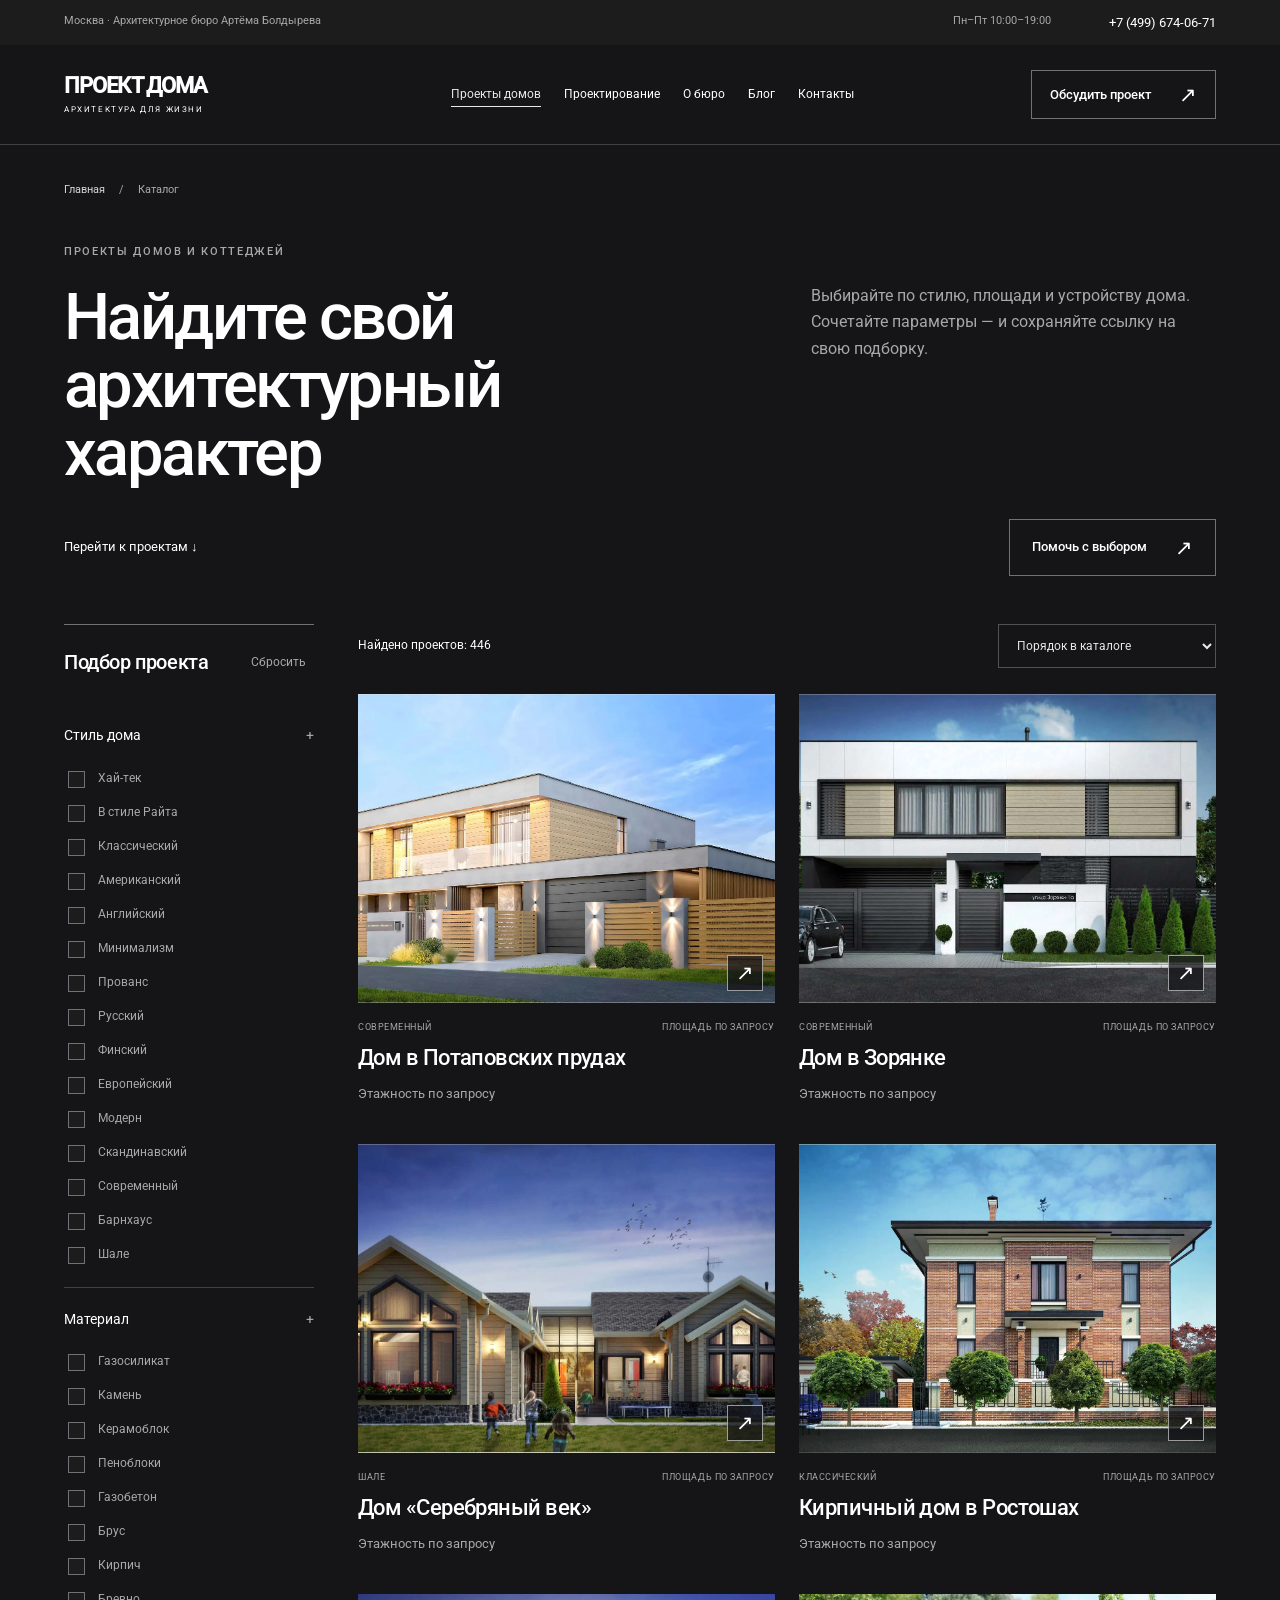
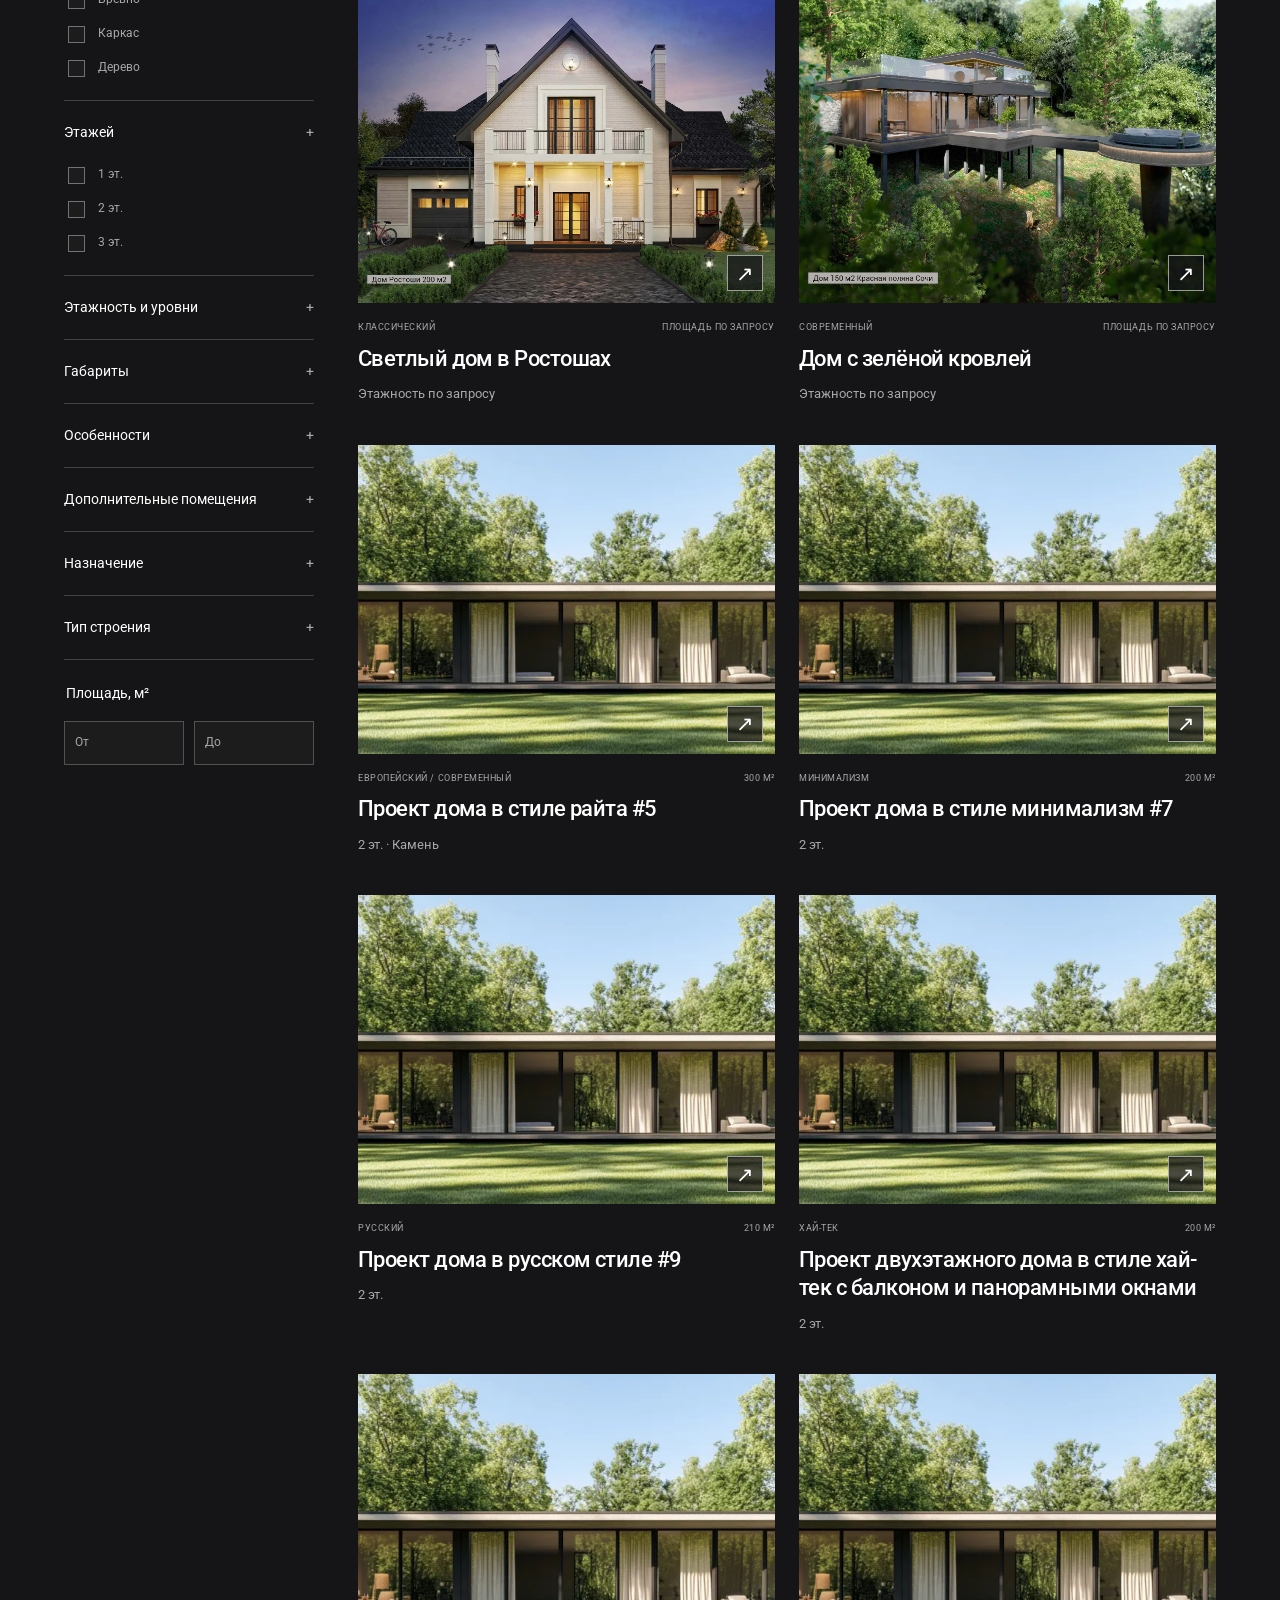
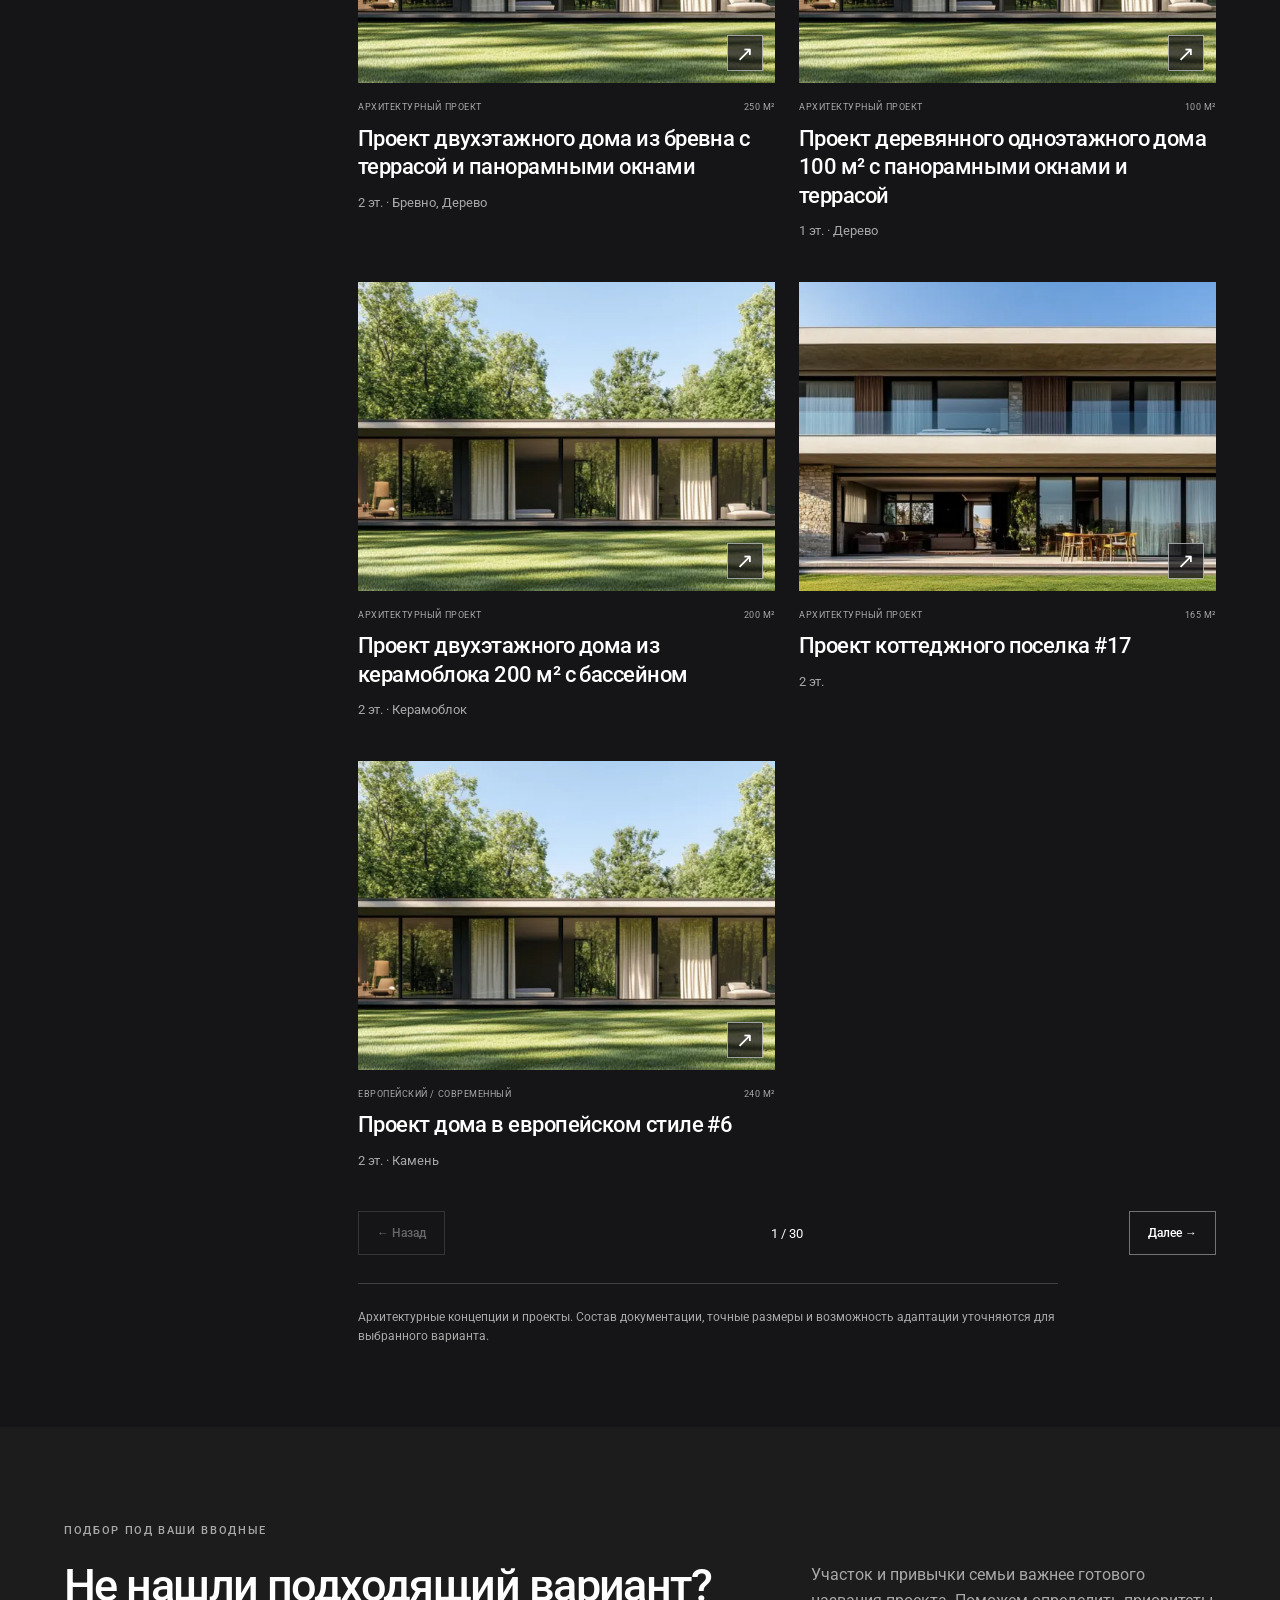
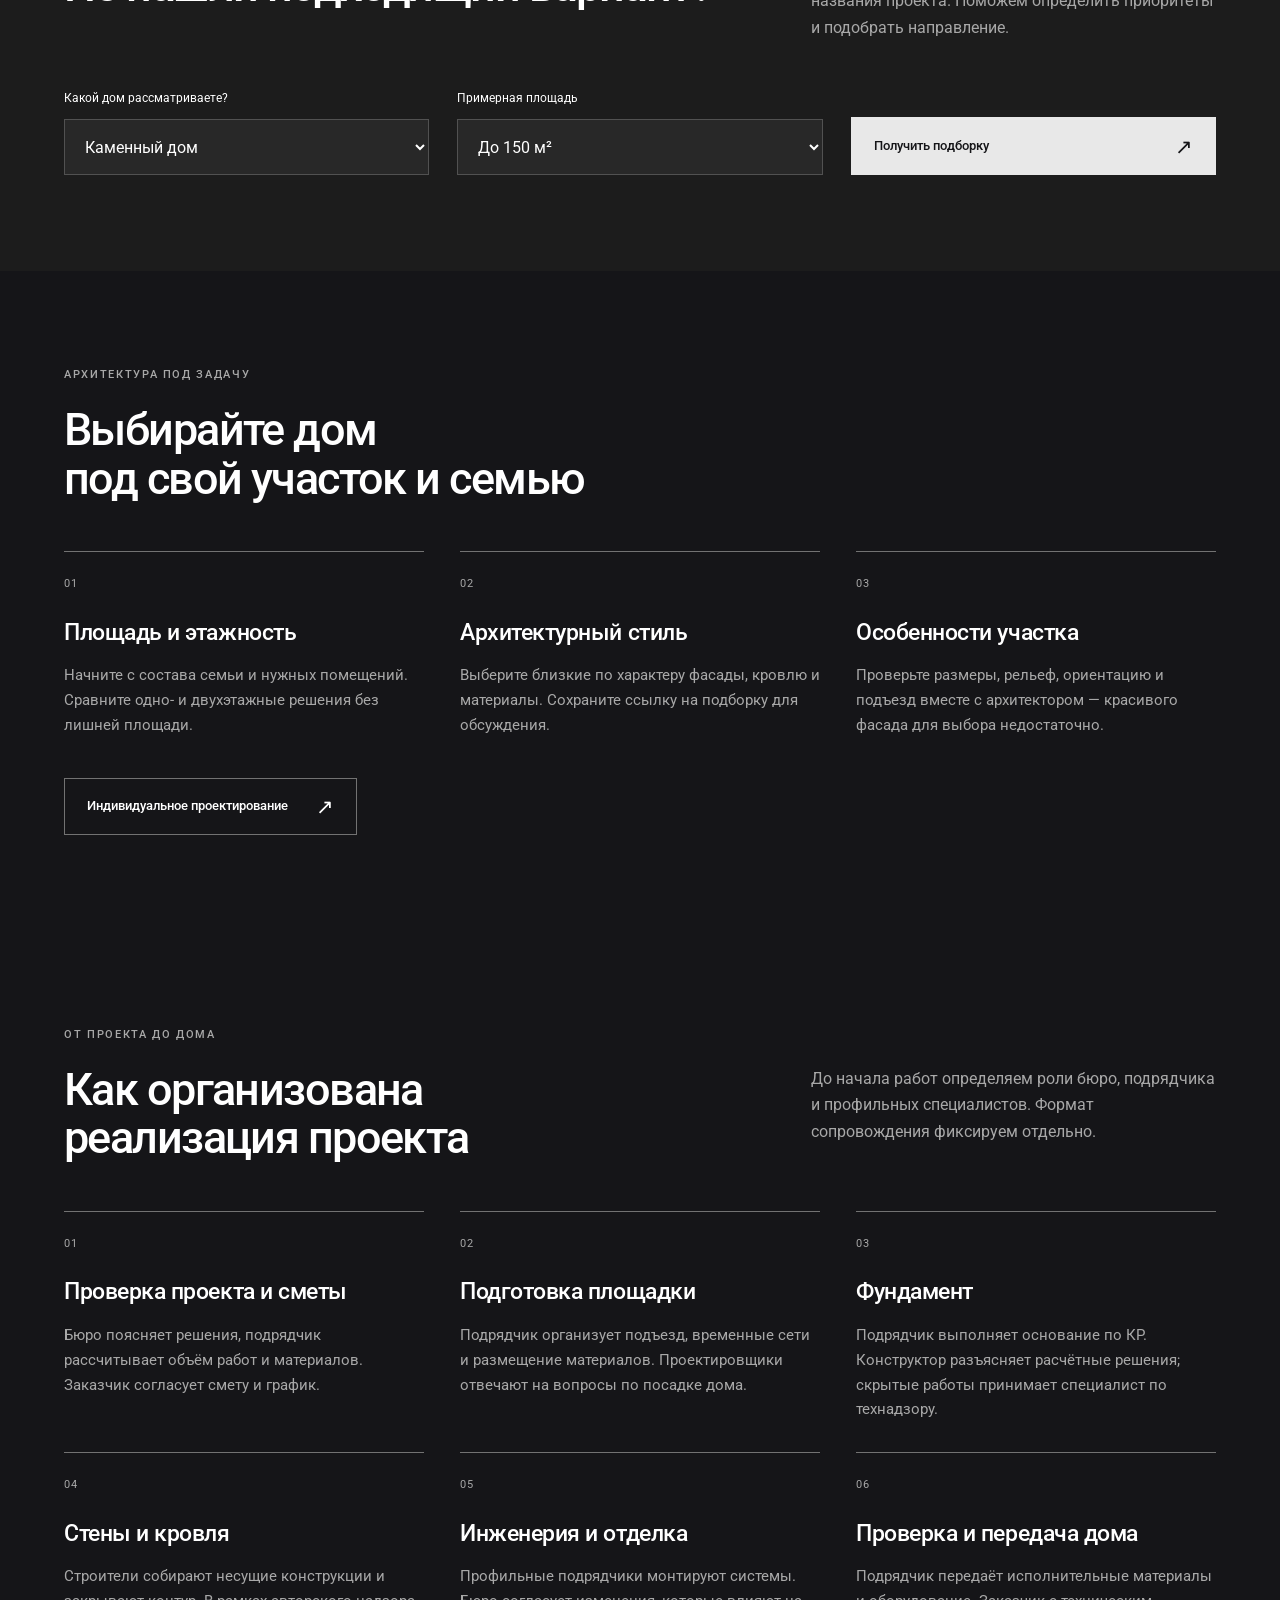
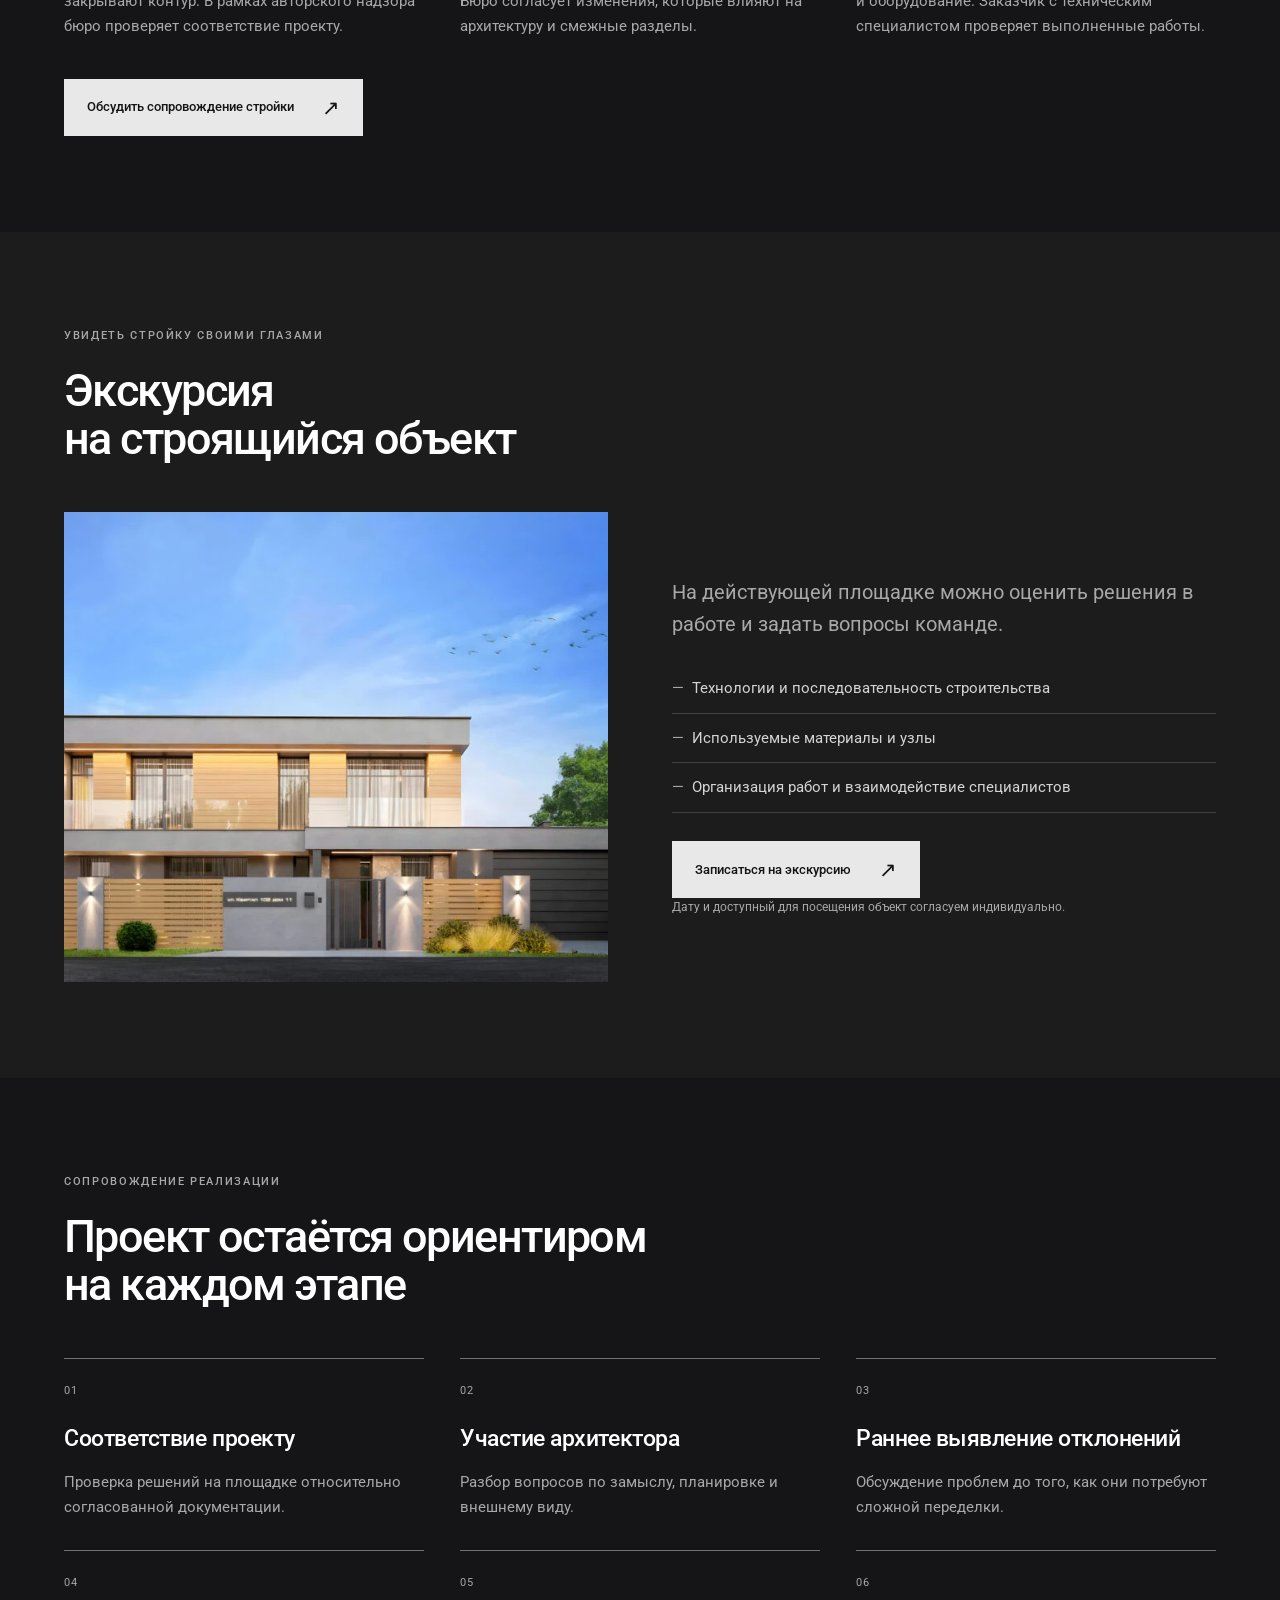
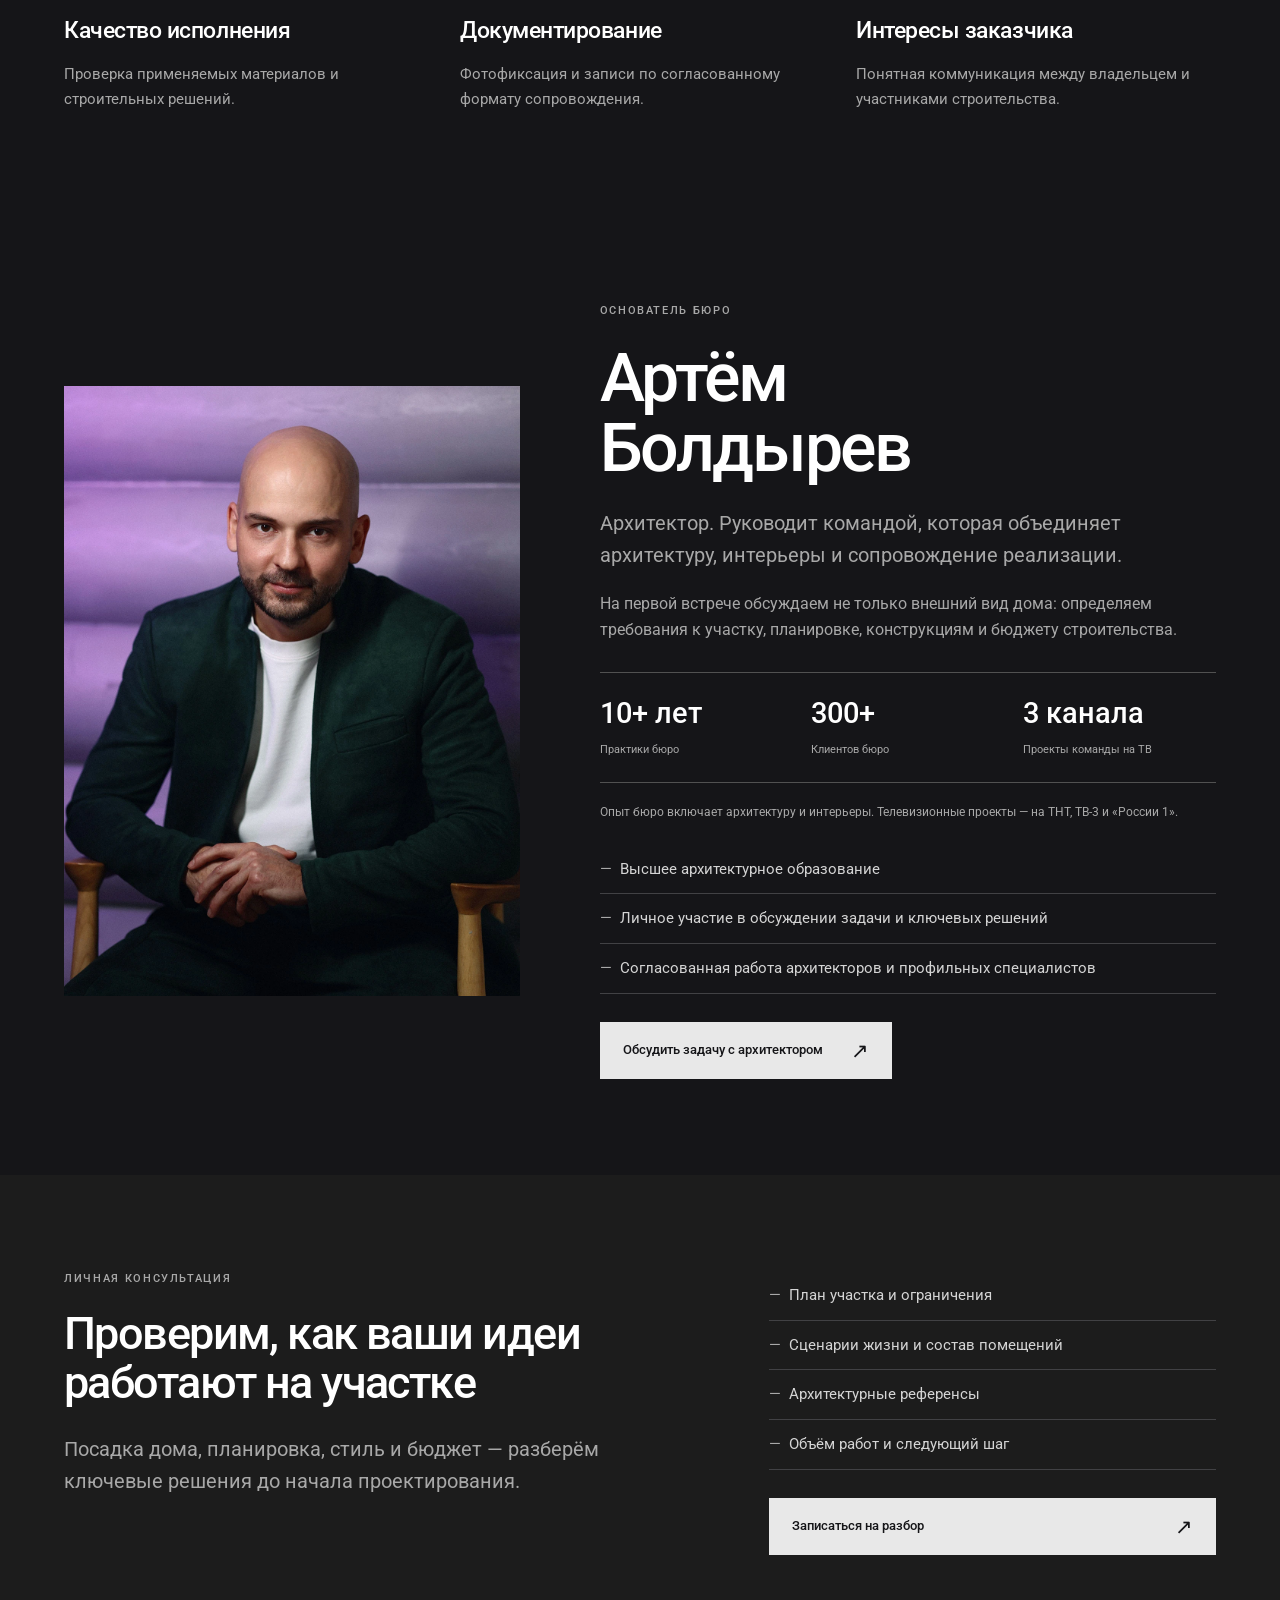
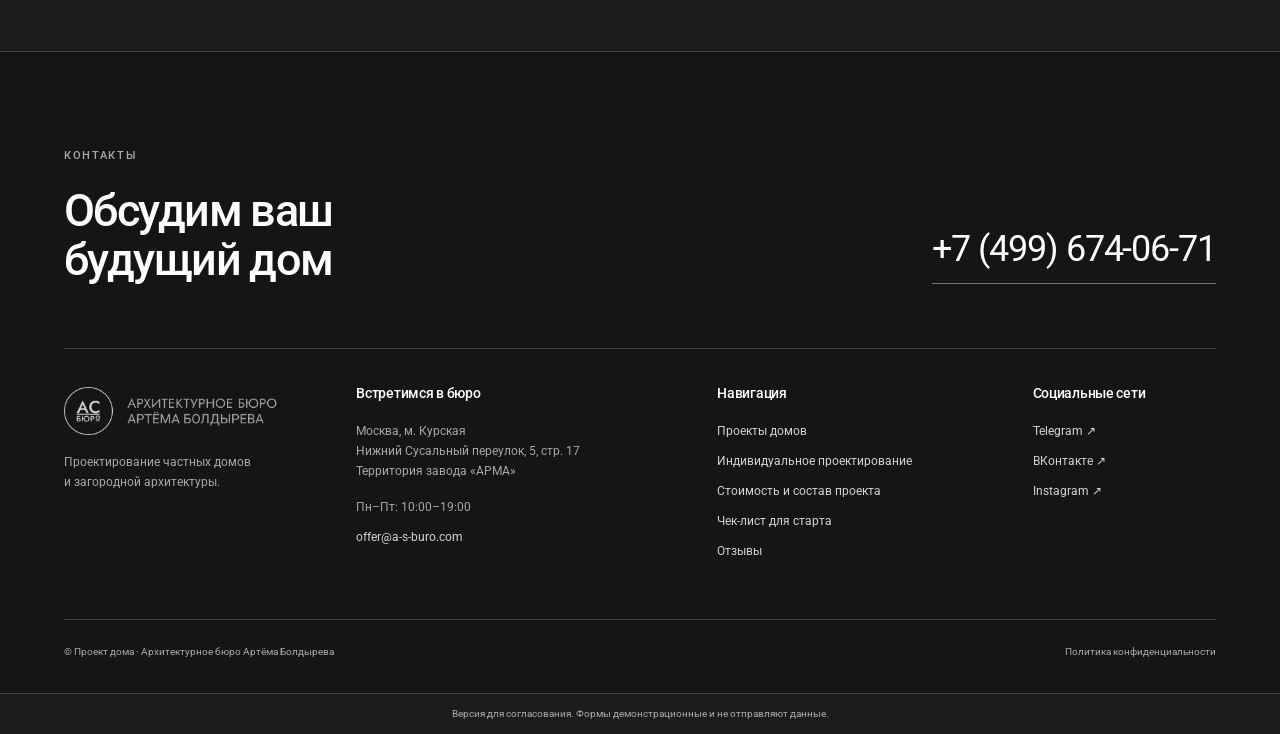
==== commit 50efa549: "Publish reviewed Project Doma pages and updated Figma handoff" ====
--- a/project-doma/catalog.html
+++ b/project-doma/catalog.html
@@ -1 +1 @@
-<!doctype html><html lang="ru"><head><meta charset="utf-8"><meta name="viewport" content="width=device-width,initial-scale=1"><meta name="robots" content="noindex,nofollow"><title>Проекты домов — Проект дома</title><meta name="description" content="Концепция редизайна архитектурного бюро. Дома, продуманные для жизни."><link rel="stylesheet" href="style.css"><link rel="stylesheet" href="architecture.css"><script src="checklist-data.js" defer></script><script src="catalog-data.js" defer></script><script src="app.js" defer></script></head><body data-page="catalog"><noscript>Для просмотра интерактивного макета включите JavaScript.</noscript></body></html>
+<!doctype html><html lang="ru"><head><meta charset="utf-8"><meta name="viewport" content="width=device-width,initial-scale=1"><meta name="robots" content="noindex,nofollow"><title>Проекты домов — Проект дома</title><meta name="description" content="Концепция редизайна архитектурного бюро. Дома, продуманные для жизни."><link rel="stylesheet" href="style.css"><link rel="stylesheet" href="architecture.css"><script src="checklist-data.js" defer></script><script src="catalog-data.js" defer></script><script src="project-details.js" defer></script><script src="app.js" defer></script></head><body data-page="catalog"><noscript>Для просмотра интерактивного макета включите JavaScript.</noscript></body></html>
--- a/project-doma/architecture.css
+++ b/project-doma/architecture.css
@@ -9,3 +9,16 @@
 }
 
 .selection-heading{font-size:24px;line-height:1.4;letter-spacing:-.02em;margin-bottom:28px}.selection-heading[hidden]{display:none}
+
+/* Review 09.11.2026: content hierarchy, readable project details, original palette. */
+.utility .office-hours{margin-left:auto}.utility>a{margin-left:28px;font-size:13px;color:#fff}
+.service-tile:nth-child(n+4){grid-column:span 2}.estimate-explanation{max-width:650px}.estimate-explanation strong{font-size:25px;font-weight:500}.estimate-explanation p{font-size:14px;margin-top:12px;max-width:530px}
+.calc-grid{grid-template-columns:.7fr 1.65fr 1fr}.calc-grid select{font-size:13px;padding-right:30px}
+.founder-facts{display:grid;grid-template-columns:repeat(3,1fr);gap:18px;border-top:1px solid #515151;border-bottom:1px solid #515151;padding:24px 0;margin:28px 0 0}.founder-facts strong{display:block;font-size:29px;font-weight:500;line-height:1.15}.founder-facts span{display:block;font-size:11px;color:#a8a8a8;margin-top:12px;line-height:1.5}.founder .small{font-size:12px}
+.package-purpose{font-size:15px;margin:18px 0 24px;line-height:1.6;color:#a8a8a8}.pricing-grid h3{min-height:64px}.album-note{margin-top:20px}
+.project-body{grid-template-columns:minmax(0,1fr) minmax(0,1fr);gap:64px;align-items:start}.project-detail-list{border-top:0;padding-top:0}.project-detail-list h3{font-size:25px;margin:0 0 22px}.detail-row{display:flex;justify-content:space-between;gap:28px}.detail-row:first-of-type{border-top:1px solid #515151}.project-body h2{font-size:43px;line-height:1.15;margin-bottom:28px}.project-body p+p{margin-top:18px}.thumbs{flex-wrap:wrap}.gallery-count{min-width:64px;text-align:center}
+@media(max-width:1150px){.calc-grid{grid-template-columns:.7fr 1.5fr 1fr}.calc-grid select{font-size:12px}.founder-facts strong{font-size:25px}}
+@media(max-width:760px){.utility>a{font-size:11px;margin-left:auto}.service-tile:nth-child(n+4){grid-column:auto}.calc-grid{grid-template-columns:1fr}.calc-grid select{font-size:13px}.estimate-explanation strong{font-size:24px}.founder-facts{gap:10px}.founder-facts strong{font-size:23px}.founder-facts span{font-size:10px}.pricing-grid h3{min-height:0}.project-body{grid-template-columns:1fr;gap:40px}.project-body h2{font-size:34px}.thumb{width:calc((100% - 24px)/4);flex:0 0 calc((100% - 24px)/4)}.thumb img{height:62px}.thumbs{gap:8px}}
+
+.portrait:has(img[src*="artem-portrait"]){background:#d4d4d4}.portrait img[src*="artem-portrait"]{object-fit:cover;object-position:center 22%}
+@media(max-width:760px){.gallery-main>img{height:auto;aspect-ratio:16/10;object-fit:cover}.gallery-controls{bottom:12px}.gallery-controls button{width:34px;height:34px}}
